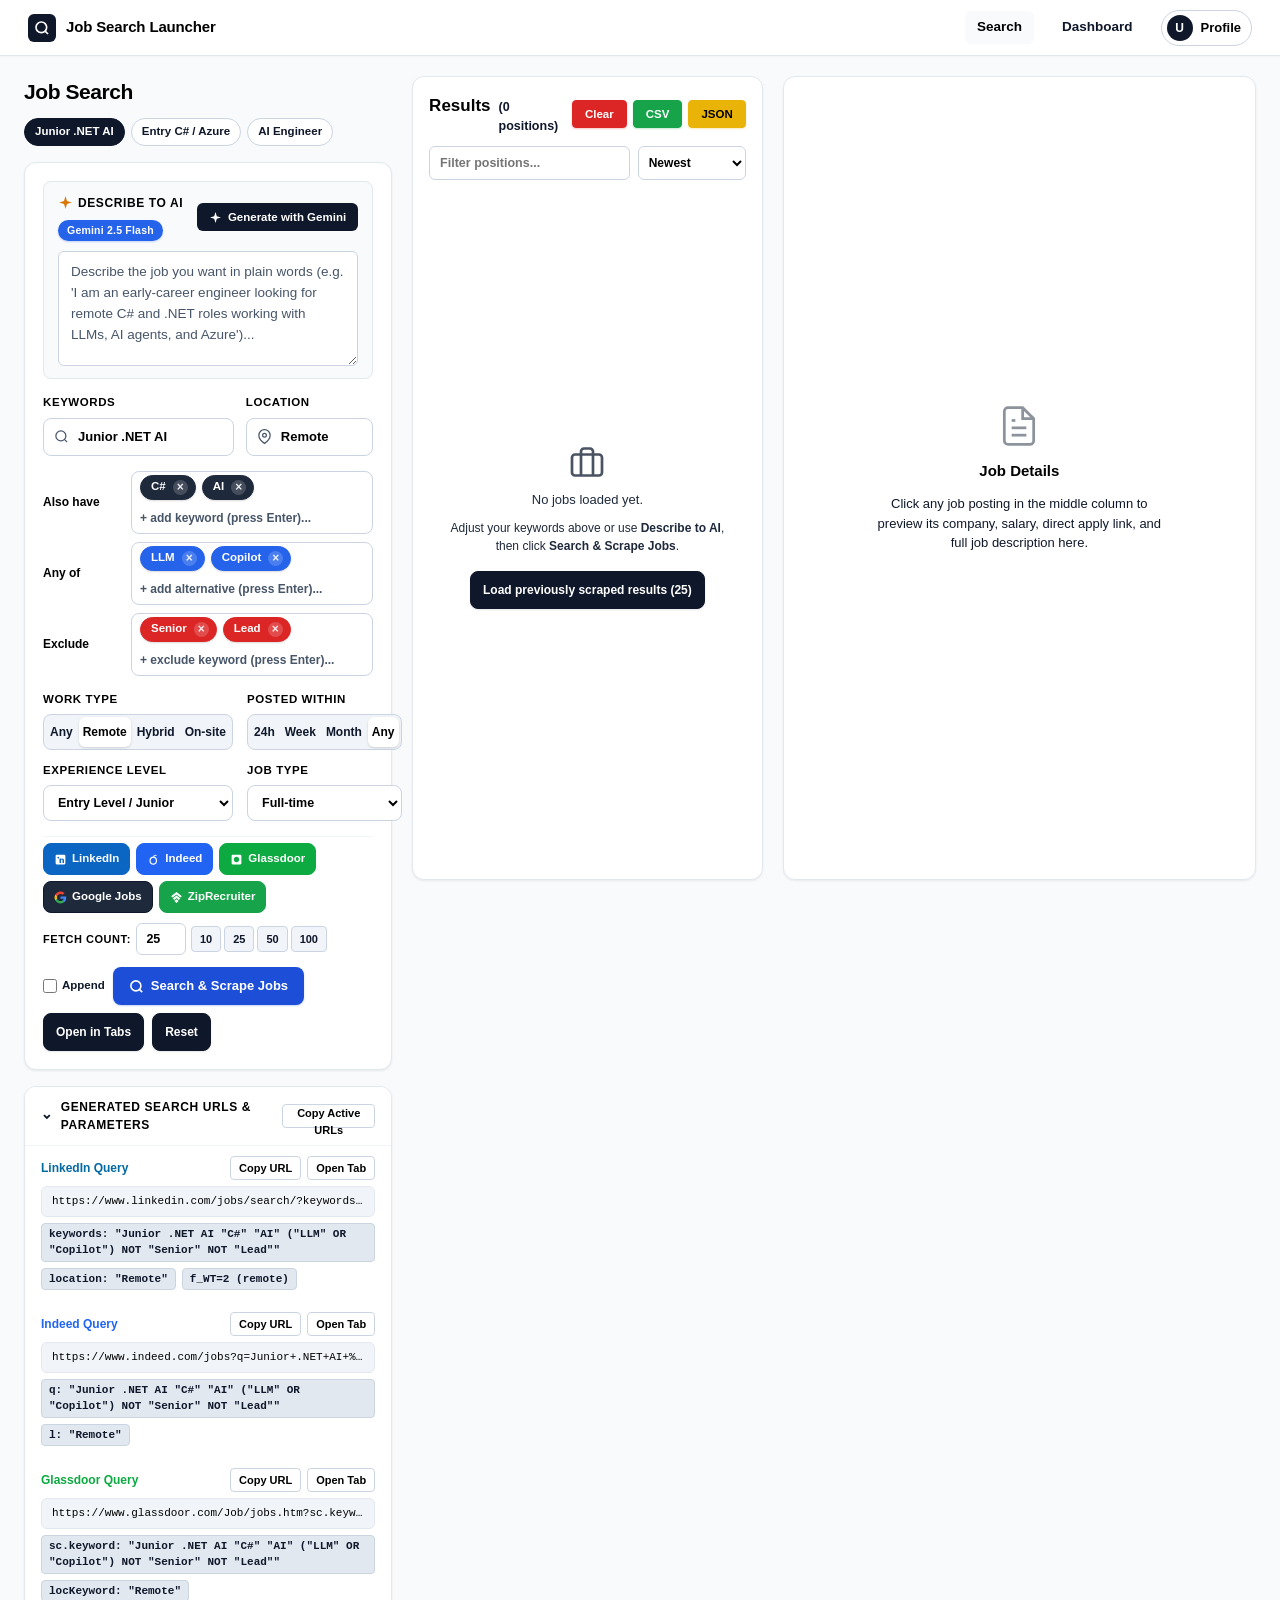
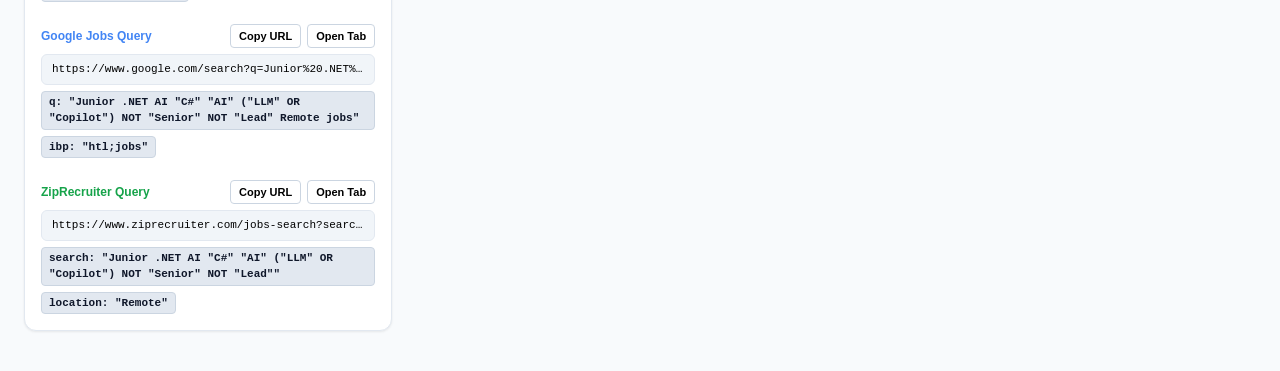
==== index.html @ d54a5dfd "Initial commit: Job Search Launcher with Gemini AI & multi-platform Apify scrapers" ====
<!DOCTYPE html>
<html lang="en">
<head>
  <meta charset="utf-8">
  <meta name="viewport" content="width=device-width, initial-scale=1.0">
  <title>Job Search Launcher</title>
    <link rel="icon" type="image/svg+xml" href="data:image/svg+xml,%3Csvg xmlns='http://www.w3.org/2000/svg' viewBox='0 0 24 24'%3E%3Crect width='24' height='24' rx='6' fill='%230f172a'/%3E%3Cpath d='M8 7V6a2 2 0 0 1 2-2h4a2 2 0 0 1 2 2v1h4a1 1 0 0 1 1 1v11a2 2 0 0 1-2 2H5a2 2 0 0 1-2-2V8a1 1 0 0 1 1-1h4zm2 0h4V6h-4v1zm-5 4v7h14v-7H5zm4 2h6v2H9v-2z' fill='%23ffffff'/%3E%3C/svg%3E">
  <link rel="stylesheet" href="style.css">
</head>
<body>

  <!-- Top Navigation Bar -->
  <header class="top-navbar">
    <a href="#" class="nav-brand">
      <div class="brand-icon">
        <svg width="16" height="16" viewBox="0 0 24 24" fill="none" stroke="currentColor" stroke-width="2.5">
          <circle cx="11" cy="11" r="8"></circle>
          <line x1="21" y1="21" x2="16.65" y2="16.65"></line>
        </svg>
      </div>
      <span>Job Search Launcher</span>
    </a>

    <!-- Right Nav Menu (Dashboard & Profile placeholders) -->
    <nav class="nav-right-menu">
      <a href="#" class="nav-item active">Search</a>
      <a href="#" class="nav-item" onclick="return false;">Dashboard</a>
      <a href="#" class="profile-chip" onclick="return false;">
        <div class="avatar-circle">U</div>
        <span>Profile</span>
      </a>
    </nav>
  </header>

  <!-- Master Split Screen Layout -->
  <div class="app-3col-layout">
    <!-- Left Column: Search & Results List -->
    <div class="col-search">
      <div class="page-header">
        <h1 class="page-title">Job Search</h1>
        <!-- Quick Preset Pills -->
        <div class="preset-pills">
          <button type="button" class="preset-pill active" onclick="loadSearchPreset('junior-dotnet-ai', this)">Junior .NET AI</button>
          <button type="button" class="preset-pill" onclick="loadSearchPreset('entry-csharp', this)">Entry C# / Azure</button>
          <button type="button" class="preset-pill" onclick="loadSearchPreset('ai-engineer-remote', this)">AI Engineer</button>
        </div>
      </div>

      <!-- Main Search Form Card -->
      <section class="form-card">
        <!-- Describe to AI (Powered by Gemini) -->
        <div class="describe-ai-section">
          <div class="describe-ai-header">
            <div class="describe-ai-title-wrap">
              <div class="describe-ai-title">
                <svg class="ai-sparkle-icon" width="15" height="15" viewBox="0 0 24 24" fill="currentColor">
                  <path d="M12 2L14.4 9.6L22 12L14.4 14.4L12 22L9.6 14.4L2 12L9.6 9.6L12 2Z"></path>
                </svg>
                <span>Describe to AI</span>
              </div>
              <span class="ai-badge">Gemini 2.5 Flash</span>
            </div>

            <button type="button" class="btn-generate-ai" id="btn-generate-ai">
              <svg width="13" height="13" viewBox="0 0 24 24" fill="currentColor">
                <path d="M12 2L14.4 9.6L22 12L14.4 14.4L12 22L9.6 14.4L2 12L9.6 9.6L12 2Z"></path>
              </svg>
              <span id="ai-btn-text">Generate with Gemini</span>
            </button>
          </div>

          <textarea id="ai-prompt-input" class="ai-textarea" rows="4" placeholder="Describe the job you want in plain words (e.g. 'I am an early-career engineer looking for remote C# and .NET roles working with LLMs, AI agents, and Azure')..."></textarea>
          <div class="ai-status-msg" id="ai-status-msg"></div>
        </div>

        <!-- Keywords & Location Inputs -->
        <div class="primary-inputs">
          <div class="input-field-group">
            <label class="field-label" for="kw">Keywords</label>
            <div class="input-wrapper">
              <svg class="input-icon" viewBox="0 0 24 24" fill="none" stroke="currentColor" stroke-width="2">
                <circle cx="11" cy="11" r="8"></circle>
                <line x1="21" y1="21" x2="16.65" y2="16.65"></line>
              </svg>
              <input id="kw" class="text-input" type="text" value="Junior .NET AI" placeholder="e.g. Junior .NET AI Engineer">
            </div>
          </div>

          <div class="input-field-group">
            <label class="field-label" for="loc">Location</label>
            <div class="input-wrapper">
              <svg class="input-icon" viewBox="0 0 24 24" fill="none" stroke="currentColor" stroke-width="2">
                <path d="M21 10c0 7-9 13-9 13s-9-6-9-13a9 9 0 0 1 18 0z"></path>
                <circle cx="12" cy="10" r="3"></circle>
              </svg>
              <input id="loc" class="text-input" type="text" value="Remote" placeholder="e.g. Remote, United States">
            </div>
          </div>
        </div>

        <!-- Inline Tag Groups (Must Have, Any Of, Exclude) -->
        <div class="tag-groups">
          <div class="tag-row">
            <span class="tag-badge-label">Also have</span>
            <div class="chips-container" id="chips-must" onclick="focusTagInput(this)">
              <span class="chip must">C# <button type="button" class="chip-remove" onclick="removeTag(this)">×</button></span>
              <span class="chip must">AI <button type="button" class="chip-remove" onclick="removeTag(this)">×</button></span>
              <input type="text" class="inline-tag-input" placeholder="+ add keyword (press Enter)..." onkeydown="handleTagKey(event, 'must')">
            </div>
          </div>

          <div class="tag-row">
            <span class="tag-badge-label">Any of</span>
            <div class="chips-container" id="chips-any" onclick="focusTagInput(this)">
              <span class="chip any">LLM <button type="button" class="chip-remove" onclick="removeTag(this)">×</button></span>
              <span class="chip any">Copilot <button type="button" class="chip-remove" onclick="removeTag(this)">×</button></span>
              <input type="text" class="inline-tag-input" placeholder="+ add alternative (press Enter)..." onkeydown="handleTagKey(event, 'any')">
            </div>
          </div>

          <div class="tag-row">
            <span class="tag-badge-label">Exclude</span>
            <div class="chips-container" id="chips-exclude" onclick="focusTagInput(this)">
              <span class="chip exclude">Senior <button type="button" class="chip-remove" onclick="removeTag(this)">×</button></span>
              <span class="chip exclude">Lead <button type="button" class="chip-remove" onclick="removeTag(this)">×</button></span>
              <input type="text" class="inline-tag-input" placeholder="+ exclude keyword (press Enter)..." onkeydown="handleTagKey(event, 'exclude')">
            </div>
          </div>
        </div>

        <!-- Generous 2x2 Filter Controls Grid -->
        <div class="filter-grid-2x2">
          <!-- Work Type -->
          <div class="input-field-group">
            <span class="field-label">Work Type</span>
            <div class="segmented-control" id="group-worktype">
              <button type="button" class="segment-btn" data-val="any">Any</button>
              <button type="button" class="segment-btn active" data-val="remote">Remote</button>
              <button type="button" class="segment-btn" data-val="hybrid">Hybrid</button>
              <button type="button" class="segment-btn" data-val="onsite">On-site</button>
            </div>
          </div>

          <!-- Posted Within -->
          <div class="input-field-group">
            <span class="field-label">Posted Within</span>
            <div class="segmented-control" id="group-posted">
              <button type="button" class="segment-btn" data-val="24h">24h</button>
              <button type="button" class="segment-btn" data-val="week">Week</button>
              <button type="button" class="segment-btn" data-val="month">Month</button>
              <button type="button" class="segment-btn active" data-val="any">Any</button>
            </div>
          </div>

          <!-- Experience Level -->
          <div class="input-field-group">
            <label class="field-label" for="exp">Experience Level</label>
            <select id="exp" class="select-control">
              <option value="entry" selected>Entry Level / Junior</option>
              <option value="associate">Associate</option>
              <option value="mid-senior">Mid-Senior</option>
              <option value="director">Director</option>
              <option value="any">Any</option>
            </select>
          </div>

          <!-- Job Type -->
          <div class="input-field-group">
            <label class="field-label" for="jt">Job Type</label>
            <select id="jt" class="select-control">
              <option value="any">Any</option>
              <option value="full-time" selected>Full-time</option>
              <option value="part-time">Part-time</option>
              <option value="contract">Contract</option>
              <option value="internship">Internship</option>
            </select>
          </div>
        </div>

        <!-- Actions Bar with Platforms + Fetch Count + Search Button -->
        <div class="search-actions-bar">
          <div class="action-controls-left">
            <div class="platform-group">
              <button type="button" class="platform-pill active" data-source="linkedin" title="Toggle LinkedIn">
                <svg width="13" height="13" viewBox="0 0 24 24" fill="currentColor">
                  <path d="M19 3a2 2 0 0 1 2 2v14a2 2 0 0 1-2 2H5a2 2 0 0 1-2-2V5a2 2 0 0 1 2-2h14m-.5 15.5v-5.3a3.26 3.26 0 0 0-3.26-3.26c-.85 0-1.84.52-2.28 1.3v-1.11h-2.79v8.37h2.79v-4.93c0-.77.62-1.4 1.39-1.4a1.4 1.4 0 0 1 1.4 1.4v4.93h2.75M6.46 10.9h2.79v8.37H6.46v-8.37M7.86 6.81a1.62 1.62 0 1 0 0 3.24 1.62 1.62 0 0 0 0-3.24z"/>
                </svg>
                <span>LinkedIn</span>
              </button>
              <button type="button" class="platform-pill active" data-source="indeed" title="Toggle Indeed">
                <svg width="13" height="13" viewBox="0 0 24 24" fill="currentColor">
                  <path d="M11.566 21.5c-3.79 0-7.066-2.92-7.066-7.39 0-4.63 3.63-7.51 7.15-7.51 3.51 0 6.98 2.88 6.98 7.51 0 4.47-3.27 7.39-7.064 7.39zm.08-12.75c-2.47 0-4.92 1.95-4.92 5.36 0 3.32 2.37 5.25 4.92 5.25 2.56 0 4.84-1.93 4.84-5.25 0-3.41-2.36-5.36-4.84-5.36zM13.67 4.2c.45-.63 1.1-.96 1.87-.96 1.19 0 2.15.8 2.15 2.13v.13h-2.07v-.13c0-.35-.22-.61-.59-.61-.26 0-.49.13-.67.39l-.69 1.05-1.74 2.65h-2.27l2.84-4.27.17-.38z"/>
                </svg>
                <span>Indeed</span>
              </button>
              <button type="button" class="platform-pill active" data-source="glassdoor" title="Toggle Glassdoor">
                <svg width="13" height="13" viewBox="0 0 24 24" fill="currentColor">
                  <path d="M19 3H5c-1.1 0-2 .9-2 2v14c0 1.1.9 2 2 2h14c1.1 0 2-.9 2-2V5c0-1.1-.9-2-2-2zm-7 14c-2.76 0-5-2.24-5-5s2.24-5 5-5 5 2.24 5 5-2.24 5-5 5z"/>
                </svg>
                <span>Glassdoor</span>
              </button>
              <button type="button" class="platform-pill active" data-source="google" title="Toggle Google Jobs">
                <svg width="13" height="13" viewBox="0 0 24 24">
                  <path d="M22.56 12.25c0-.78-.07-1.53-.2-2.25H12v4.26h5.92c-.26 1.37-1.04 2.53-2.21 3.31v2.77h3.57c2.08-1.92 3.28-4.74 3.28-8.09z" fill="#4285F4"/>
                  <path d="M12 23c2.97 0 5.46-.98 7.28-2.66l-3.57-2.77c-.98.66-2.23 1.06-3.71 1.06-2.86 0-5.29-1.93-6.16-4.53H2.18v2.84C3.99 20.53 7.7 23 12 23z" fill="#34A853"/>
                  <path d="M5.84 14.09c-.22-.66-.35-1.36-.35-2.09s.13-1.43.35-2.09V7.06H2.18C1.43 8.55 1 10.22 1 12s.43 3.45 1.18 4.94l2.85-2.22.81-.63z" fill="#FBBC05"/>
                  <path d="M12 5.38c1.62 0 3.06.56 4.21 1.64l3.15-3.15C17.45 2.09 14.97 1 12 1 7.7 1 3.99 3.47 2.18 7.06l3.66 2.84c.87-2.6 3.3-4.52 6.16-4.52z" fill="#EA4335"/>
                </svg>
                <span>Google Jobs</span>
              </button>
              <button type="button" class="platform-pill active" data-source="ziprecruiter" title="Toggle ZipRecruiter">
                <svg width="13" height="13" viewBox="0 0 24 24" fill="currentColor">
                  <path d="M12 2L2 9.5 5 12l7-5.5L19 12l3-2.5L12 2zm0 6.5L5 14l3 2.5 4-3.5 4 3.5 3-2.5-7-5.5zm0 6.5L8 18.5 12 22l4-3.5-4-3.5z"/>
                </svg>
                <span>ZipRecruiter</span>
              </button>
            </div>

            <!-- Number of Results Parameter -->
            <div class="results-limit-group">
              <label class="field-label" for="fetch-count">Fetch Count:</label>
              <input type="number" id="fetch-count" class="fetch-count-input" value="25" min="1" max="200">
              <div style="display:flex; gap:3px;">
                <button type="button" class="count-preset-btn" onclick="setFetchCount(10)">10</button>
                <button type="button" class="count-preset-btn" onclick="setFetchCount(25)">25</button>
                <button type="button" class="count-preset-btn" onclick="setFetchCount(50)">50</button>
                <button type="button" class="count-preset-btn" onclick="setFetchCount(100)">100</button>
              </div>
            </div>
          </div>

          <div class="action-buttons-right">
            <label class="append-mode-label" title="Unchecked = Fresh search replaces previous results; Checked = Append">
              <input type="checkbox" id="chk-append-results">
              <span>Append</span>
            </label>
            <!-- Primary Search Button -->
            <button type="button" class="btn-search-primary" id="btn-run-search">
              <svg id="search-btn-icon" width="15" height="15" viewBox="0 0 24 24" fill="none" stroke="currentColor" stroke-width="2.5">
                <circle cx="11" cy="11" r="8"></circle>
                <line x1="21" y1="21" x2="16.65" y2="16.65"></line>
              </svg>
              <span id="search-btn-text">Search &amp; Scrape Jobs</span>
            </button>

            <!-- Secondary Actions -->
            <button type="button" class="btn-ghost" id="btn-open-searches" title="Open search query in LinkedIn and Indeed tabs">Open in Tabs</button>
            <button type="button" class="btn-ghost" id="btn-reset-form">Reset</button>
          </div>
        </div>

        <!-- Notification Banner -->
        <div class="notification-banner" id="notification-banner">
          <div class="spinner" id="notification-spinner"></div>
          <span id="notification-text">Scraping jobs via Apify...</span>
        </div>
      </section>

      <!-- Collapsible Section: Generated Search URLs & Parameters -->
      <section class="urls-card" id="urls-card">
        <div class="urls-header" onclick="toggleUrlsSection()">
          <div class="urls-header-left">
            <svg class="urls-chevron" id="urls-chevron" viewBox="0 0 16 16" fill="none" stroke="currentColor" stroke-width="2.5">
              <path d="M4 6l4 4 4-4"></path>
            </svg>
            <div class="urls-title">Generated Search URLs &amp; Parameters</div>
          </div>
          <button type="button" class="btn-url-small" id="btn-copy-all-urls" onclick="event.stopPropagation()">Copy Active URLs</button>
        </div>

        <div class="urls-list-block" id="urls-list-block">
          <!-- LinkedIn URL Block -->
          <div class="platform-url-item" id="block-url-linkedin">
            <div class="platform-url-top">
              <span class="platform-label" style="color: #0369a1;">LinkedIn Query</span>
              <div class="platform-url-actions">
                <button type="button" class="btn-url-small" onclick="copyUrl('url-linkedin', this)">Copy URL</button>
                <button type="button" class="btn-url-small" onclick="openSingleUrl('url-linkedin')">Open Tab</button>
              </div>
            </div>
            <div class="url-string-box" id="url-linkedin">...</div>
            <div class="param-pills-row" id="params-linkedin">
              <!-- Parameters rendered by JS -->
            </div>
          </div>

          <!-- Indeed URL Block -->
          <div class="platform-url-item" id="block-url-indeed">
            <div class="platform-url-top">
              <span class="platform-label" style="color: #2164f3;">Indeed Query</span>
              <div class="platform-url-actions">
                <button type="button" class="btn-url-small" onclick="copyUrl('url-indeed', this)">Copy URL</button>
                <button type="button" class="btn-url-small" onclick="openSingleUrl('url-indeed')">Open Tab</button>
              </div>
            </div>
            <div class="url-string-box" id="url-indeed">...</div>
            <div class="param-pills-row" id="params-indeed"></div>
          </div>

          <!-- Glassdoor URL Block -->
          <div class="platform-url-item" id="block-url-glassdoor">
            <div class="platform-url-top">
              <span class="platform-label" style="color: #0caa41;">Glassdoor Query</span>
              <div class="platform-url-actions">
                <button type="button" class="btn-url-small" onclick="copyUrl('url-glassdoor', this)">Copy URL</button>
                <button type="button" class="btn-url-small" onclick="openSingleUrl('url-glassdoor')">Open Tab</button>
              </div>
            </div>
            <div class="url-string-box" id="url-glassdoor">...</div>
            <div class="param-pills-row" id="params-glassdoor"></div>
          </div>

          <!-- Google Jobs URL Block -->
          <div class="platform-url-item" id="block-url-google">
            <div class="platform-url-top">
              <span class="platform-label" style="color: #4285f4;">Google Jobs Query</span>
              <div class="platform-url-actions">
                <button type="button" class="btn-url-small" onclick="copyUrl('url-google', this)">Copy URL</button>
                <button type="button" class="btn-url-small" onclick="openSingleUrl('url-google')">Open Tab</button>
              </div>
            </div>
            <div class="url-string-box" id="url-google">...</div>
            <div class="param-pills-row" id="params-google"></div>
          </div>

          <!-- ZipRecruiter URL Block -->
          <div class="platform-url-item" id="block-url-ziprecruiter">
            <div class="platform-url-top">
              <span class="platform-label" style="color: #16a34a;">ZipRecruiter Query</span>
              <div class="platform-url-actions">
                <button type="button" class="btn-url-small" onclick="copyUrl('url-ziprecruiter', this)">Copy URL</button>
                <button type="button" class="btn-url-small" onclick="openSingleUrl('url-ziprecruiter')">Open Tab</button>
              </div>
            </div>
            <div class="url-string-box" id="url-ziprecruiter">...</div>
            <div class="param-pills-row" id="params-ziprecruiter"></div>
          </div>
        </div>
      </section>
    </div>

    <!-- Column 2 (Middle): Search Results List -->
    <div class="col-results">
      <section class="results-card">
        <div class="results-header-bar">
          <div class="results-title-group">
            <h2 class="results-title">Results</h2>
            <span class="results-count" id="results-count">(0 positions)</span>
          </div>

          <div class="results-actions-top">
            <button type="button" class="btn-clear-results" id="btn-clear-results" title="Clear all loaded results">Clear</button>
            <button type="button" class="btn-export btn-csv" id="btn-export-csv">CSV</button>
            <button type="button" class="btn-export btn-json" id="btn-export-json">JSON</button>
          </div>
        </div>

        <div class="results-filter-bar">
          <input id="rf" class="search-filter-input" type="text" placeholder="Filter positions...">
          <select id="rs" class="sort-select">
            <option value="newest">Newest</option>
            <option value="company">Company</option>
            <option value="source">Source</option>
          </select>
        </div>

        <!-- Clickable Job List (Clean Master List) -->
        <div class="job-list" id="job-list">
          <div class="empty-list-state">
            <svg class="empty-icon" viewBox="0 0 24 24" fill="none" stroke-width="1.8">
              <rect x="2" y="7" width="20" height="14" rx="2" ry="2"></rect>
              <path d="M16 21V5a2 2 0 0 0-2-2h-4a2 2 0 0 0-2 2v16"></path>
            </svg>
            <p style="font-size: 13.5px; font-weight: 700; color: #000000;">No jobs loaded yet.</p>
            <p style="font-size: 12px; max-width: 260px; color: #334155; line-height: 1.5;">Adjust keywords or describe to AI, then click <strong>Search &amp; Scrape Jobs</strong>.</p>
            <button type="button" class="btn-ghost" style="margin-top: 6px; font-size: 12px;" onclick="loadStoredResults()">Load previously scraped results (25)</button>
          </div>
        </div>
      </section>
    </div>

    <!-- Column 3 (Right): Sticky Job Detail Pane -->
    <div class="col-detail">
      <div class="detail-pane" id="detail-pane">
        <!-- Empty State Before Selection -->
        <div class="detail-pane-empty" id="detail-empty-state">
          <svg style="width: 44px; height: 44px; stroke: var(--text-tertiary); opacity: 0.5;" viewBox="0 0 24 24" fill="none" stroke="currentColor" stroke-width="1.5">
            <path d="M14 2H6a2 2 0 0 0-2 2v16a2 2 0 0 0 2 2h12a2 2 0 0 0 2-2V8z"></path>
            <polyline points="14 2 14 8 20 8"></polyline>
            <line x1="16" y1="13" x2="8" y2="13"></line>
            <line x1="16" y1="17" x2="8" y2="17"></line>
            <polyline points="10 9 9 9 8 9"></polyline>
          </svg>
          <div style="font-size: 15px; font-weight: 600; color: var(--text-primary);">Job Details</div>
          <p style="font-size: 13px; line-height: 1.5;">Click any job posting in the middle column to preview its company, salary, direct apply link, and full job description here.</p>
        </div>

        <!-- Active Selected Job Details -->
        <div class="detail-pane-content" id="detail-content" style="display: none;">
          <div class="detail-header">
            <div class="detail-header-top">
              <div>
                <h2 class="detail-title" id="detail-job-title">Job Title</h2>
                <div class="detail-company-line">
                  <span id="detail-company" style="font-weight: 600; color: var(--text-primary);">Company</span>
                  <span>·</span>
                  <span id="detail-location">Location</span>
                </div>
              </div>
              <span class="badge-source" id="detail-source-badge">LinkedIn</span>
            </div>

            <!-- Key Info Bar (Salary, Workplace, Date) -->
            <div class="detail-stats-bar">
              <div class="stat-item" id="stat-salary-wrap">
                <strong>Salary:</strong> <span class="job-salary-tag" id="detail-salary">$100k - $120k</span>
              </div>
              <div class="stat-item">
                <strong>Type:</strong> <span id="detail-worktype">Remote</span>
              </div>
              <div class="stat-item">
                <strong>Posted:</strong> <span id="detail-date" style="color: var(--text-secondary);">Recent</span>
              </div>
            </div>

            <!-- Actions Bar -->
            <div class="detail-actions-bar">
              <a href="#" target="_blank" rel="noopener" class="btn-apply-primary" id="detail-apply-btn">
                <span>View / Apply Posting</span>
                <svg width="14" height="14" viewBox="0 0 24 24" fill="none" stroke="currentColor" stroke-width="2.5">
                  <path d="M18 13v6a2 2 0 0 1-2 2H5a2 2 0 0 1-2-2V8a2 2 0 0 1 2-2h6"></path>
                  <polyline points="15 3 21 3 21 9"></polyline>
                  <line x1="10" y1="14" x2="21" y2="3"></line>
                </svg>
              </a>
              <button type="button" class="btn-detail-action" id="detail-copy-btn">Copy Link</button>
            </div>
          </div>

          <!-- Description Body -->
          <div class="detail-body">
            <div>
              <div class="detail-section-title">Full Job Description &amp; Responsibilities</div>
              <div class="detail-desc-text" id="detail-description">
                Description text...
              </div>
            </div>
          </div>
        </div>
      </div>
    </div>
  </div>

  <script src="config.js"></script>
  <script src="results/jobs_data.js"></script>
  <script src="app.js"></script>
</body>
</html>
---- style.css ----
:root {
  /* Color Palette - High Contrast Dark & Clean */
  --bg-page: #f8fafc;
  --bg-card: #ffffff;
  --bg-subtle: #f8fafc;
  --bg-muted: #f1f5f9;
  
  /* Deep, Dark, High-Contrast Typography */
  --text-primary: #000000;
  --text-secondary: #0f172a; /* Deepest dark slate, 100% sharp */
  --text-tertiary: #1e293b;  /* Dark slate */
  --text-muted: #475569;     /* Readable slate for subtext/placeholders */
  
  /* Subtle, Light, Clean Modern Borders (NOT heavy/dark) */
  --border-light: #f1f5f9;
  --border-card: #e2e8f0;    /* Soft clean card border */
  --border-input: #cbd5e1;   /* Clean input border */
  --border-hover: #94a3b8;   /* Subtle on hover */
  --border-focus: #0f172a;   /* Clean focus */
  
  /* Primary & Accents */
  --primary: #0f172a;
  --primary-hover: #1e293b;
  --primary-fg: #ffffff;
  
  --accent: #1d4ed8;
  --accent-hover: #1e40af;
  --accent-light: #eff6ff;

  --search-btn-bg: #1d4ed8;
  --search-btn-hover: #1e40af;
  --search-btn-fg: #ffffff;

  /* AI Section Accents */
  --ai-border: #e2e8f0;
  --ai-bg: #f8fafc;
  --ai-accent: #1d4ed8;
  
  /* Segmented Controls (macOS / Linear style) */
  --segment-bg: #f1f5f9;
  --segment-border: #cbd5e1;
  --segment-active-bg: #ffffff;
  --segment-active-text: #000000;
  --segment-active-shadow: 0 1px 3px rgba(0, 0, 0, 0.1), 0 1px 2px rgba(0, 0, 0, 0.06);

  /* Tag Badges - Solid High-Contrast Colors (No pastel/vibe-coded tints) */
  --tag-must-bg: #1e293b;
  --tag-must-border: #1e293b;
  --tag-must-text: #ffffff;

  --tag-any-bg: #2563eb;
  --tag-any-border: #2563eb;
  --tag-any-text: #ffffff;

  --tag-exclude-bg: #dc2626;
  --tag-exclude-border: #dc2626;
  --tag-exclude-text: #ffffff;

  /* Typography & Geometry */
  --font-sans: -apple-system, BlinkMacSystemFont, "Segoe UI", Roboto, "Helvetica Neue", Arial, sans-serif;
  --font-mono: ui-monospace, SFMono-Regular, Menlo, Monaco, Consolas, monospace;
  
  --radius-xs: 4px;
  --radius-sm: 6px;
  --radius-md: 8px;
  --radius-lg: 12px;
  --radius-full: 9999px;
  
  --shadow-card: 0 1px 3px rgba(0, 0, 0, 0.05), 0 1px 2px rgba(0, 0, 0, 0.03);
  --shadow-btn: 0 1px 2px rgba(29, 78, 216, 0.25);
  
  --transition: 0.15s ease;
}

* {
  box-sizing: border-box;
  margin: 0;
  padding: 0;
  scrollbar-width: none !important;      /* Firefox */
  -ms-overflow-style: none !important;  /* IE and Edge */
}

/* Hide scrollbar completely everywhere while keeping full smooth scrolling */
*::-webkit-scrollbar,
html::-webkit-scrollbar,
body::-webkit-scrollbar {
  display: none !important;
  width: 0 !important;
  height: 0 !important;
  background: transparent !important;
}

*::-webkit-scrollbar-thumb,
*::-webkit-scrollbar-track {
  display: none !important;
  background: transparent !important;
}

body {
  background: var(--bg-page);
  color: var(--text-primary);
  font-family: var(--font-sans);
  font-size: 14px;
  line-height: 1.5;
  -webkit-font-smoothing: antialiased;
}

button, input, select, textarea {
  font: inherit;
  color: inherit;
}

/* Universal clean focus for inputs and textareas (no native browser outline clash) */
input, textarea, select {
  outline: none;
}

input:focus, input:focus-visible,
textarea:focus, textarea:focus-visible,
select:focus, select:focus-visible {
  outline: none !important;
}

button {
  cursor: pointer;
  transition: background var(--transition), border-color var(--transition), color var(--transition), box-shadow var(--transition);
}

button:focus-visible, a:focus-visible {
  outline: 2px solid var(--accent);
  outline-offset: 2px;
}

/* Kill broken outline on inline tag inputs */
.inline-tag-input,
.inline-tag-input:focus,
.inline-tag-input:focus-visible {
  outline: none !important;
  box-shadow: none !important;
  border: none !important;
}

/* Top Navigation Bar */
.top-navbar {
  height: 56px;
  background: var(--bg-card);
  border-bottom: 1px solid var(--border-card);
  display: flex;
  align-items: center;
  justify-content: space-between;
  padding: 0 28px;
  position: sticky;
  top: 0;
  z-index: 100;
  box-shadow: 0 1px 2px rgba(0, 0, 0, 0.03);
}

.nav-brand {
  display: flex;
  align-items: center;
  gap: 10px;
  text-decoration: none;
  color: var(--text-primary);
  font-weight: 700;
  font-size: 15px;
  letter-spacing: -0.01em;
}

.brand-icon {
  width: 28px;
  height: 28px;
  border-radius: var(--radius-sm);
  background: var(--primary);
  color: #ffffff;
  display: flex;
  align-items: center;
  justify-content: center;
}

.nav-right-menu {
  display: flex;
  align-items: center;
  gap: 16px;
}

.nav-item {
  font-size: 13.5px;
  font-weight: 600;
  color: var(--text-secondary);
  text-decoration: none;
  padding: 6px 12px;
  border-radius: var(--radius-sm);
  transition: all var(--transition);
}

.nav-item:hover {
  color: var(--text-primary);
  background: var(--bg-subtle);
}

.nav-item.active {
  color: var(--text-primary);
  font-weight: 700;
  background: var(--bg-subtle);
}

.profile-chip {
  display: flex;
  align-items: center;
  gap: 8px;
  padding: 4px 10px 4px 5px;
  border: 1px solid var(--border-input);
  border-radius: var(--radius-full);
  text-decoration: none;
  color: var(--text-primary);
  font-size: 13px;
  font-weight: 700;
  background: var(--bg-card);
  transition: all var(--transition);
  cursor: pointer;
}

.profile-chip:hover {
  border-color: var(--border-focus);
}

.avatar-circle {
  width: 26px;
  height: 26px;
  border-radius: var(--radius-full);
  background: var(--primary);
  color: #ffffff;
  display: flex;
  align-items: center;
  justify-content: center;
  font-size: 12px;
  font-weight: 700;
}

/* ========================================================
   MASTER 3-COLUMN LAYOUT: Search | Results | Details
   ======================================================== */
.app-3col-layout {
  width: 100%;
  max-width: 1840px;
  margin: 0 auto;
  padding: 20px 24px 40px;
  display: grid;
  grid-template-columns: minmax(360px, 1.05fr) minmax(340px, 1fr) minmax(420px, 1.35fr);
  gap: 20px;
  align-items: start;
  box-sizing: border-box;
}

/* COLUMN 1: Search Form & Query Controls */
.col-search {
  display: flex;
  flex-direction: column;
  gap: 16px;
  min-width: 0;
}

/* Header & Presets */
.page-header {
  display: flex;
  align-items: center;
  justify-content: space-between;
  gap: 10px;
  flex-wrap: wrap;
}

.page-title {
  font-size: 21px;
  font-weight: 800;
  letter-spacing: -0.02em;
  color: var(--text-primary);
}

.preset-pills {
  display: flex;
  align-items: center;
  gap: 6px;
  flex-wrap: wrap;
}

.preset-pill {
  height: 28px;
  padding: 0 10px;
  border-radius: var(--radius-full);
  border: 1px solid var(--border-input);
  background: #ffffff;
  color: var(--text-secondary);
  font-size: 11.5px;
  font-weight: 600;
  transition: all var(--transition);
}

.preset-pill:hover {
  border-color: var(--border-focus);
  color: var(--text-primary);
}

.preset-pill.active {
  background: var(--primary);
  border-color: var(--primary);
  color: #ffffff;
  font-weight: 700;
}

/* Main Form Card */
.form-card {
  background: var(--bg-card);
  border: 1px solid var(--border-card);
  border-radius: var(--radius-lg);
  padding: 18px 18px;
  box-shadow: var(--shadow-card);
  display: flex;
  flex-direction: column;
  gap: 15px;
}

/* DESCRIBE TO AI SECTION - Generous Spacious Window */
.describe-ai-section {
  background: var(--ai-bg);
  border: 1px solid var(--ai-border);
  border-radius: var(--radius-md);
  padding: 12px 14px;
  display: flex;
  flex-direction: column;
  gap: 10px;
}

.describe-ai-header {
  display: flex;
  align-items: center;
  justify-content: space-between;
  gap: 10px;
}

.describe-ai-title-wrap {
  display: flex;
  align-items: center;
  gap: 8px;
  flex-wrap: wrap;
}

.describe-ai-title {
  display: flex;
  align-items: center;
  gap: 5px;
  font-size: 12px;
  font-weight: 800;
  text-transform: uppercase;
  letter-spacing: 0.05em;
  color: var(--text-primary);
}

.ai-sparkle-icon {
  color: #d97706;
}

.ai-badge {
  font-size: 10.5px;
  font-weight: 750;
  color: #ffffff;
  background: #2563eb;
  padding: 3px 9px;
  border-radius: var(--radius-full);
  letter-spacing: 0.02em;
  box-shadow: 0 1px 2px rgba(37, 99, 235, 0.25);
}

/* Compact Button in Header */
.btn-generate-ai {
  height: 28px;
  padding: 0 12px;
  border: 0;
  border-radius: var(--radius-sm);
  background: #0f172a;
  color: #ffffff;
  font-size: 11.5px;
  font-weight: 700;
  display: inline-flex;
  align-items: center;
  gap: 6px;
  flex: none;
  cursor: pointer;
  transition: background var(--transition), transform var(--transition);
}

.btn-generate-ai:hover {
  background: #1e293b;
}

.btn-generate-ai:disabled {
  opacity: 0.6;
  cursor: not-allowed;
}

/* Spacious Full-Window Textarea */
.ai-textarea {
  width: 100%;
  padding: 10px 12px;
  border: 1px solid var(--border-input);
  border-radius: var(--radius-sm);
  background: #ffffff;
  color: var(--text-primary);
  font-size: 13.5px;
  line-height: 1.55;
  resize: vertical;
  min-height: 115px;
  transition: border-color var(--transition), box-shadow var(--transition);
}

.ai-textarea:focus {
  border-color: var(--border-focus);
  box-shadow: 0 0 0 1.5px var(--border-focus);
  outline: none;
}

.ai-textarea::placeholder {
  color: var(--text-muted);
}

.ai-status-msg {
  display: none;
  font-size: 12px;
  font-weight: 600;
  color: var(--accent);
}

/* Primary Inputs (Keywords & Location) */
.primary-inputs {
  display: grid;
  grid-template-columns: 1.8fr 1.2fr;
  gap: 12px;
}

@media (max-width: 500px) {
  .primary-inputs {
    grid-template-columns: 1fr;
  }
}

.input-field-group {
  display: flex;
  flex-direction: column;
  gap: 6px;
}

.field-label {
  font-size: 11.5px;
  text-transform: uppercase;
  letter-spacing: 0.05em;
  font-weight: 800;
  color: var(--text-primary);
}

.input-wrapper {
  position: relative;
  display: flex;
  align-items: center;
}

.input-icon {
  position: absolute;
  left: 11px;
  width: 15px;
  height: 15px;
  color: var(--text-muted);
  pointer-events: none;
}

.text-input {
  width: 100%;
  height: 38px;
  padding: 0 12px 0 34px;
  border: 1px solid var(--border-input);
  border-radius: var(--radius-md);
  background: var(--bg-card);
  color: var(--text-primary);
  font-size: 13px;
  font-weight: 600;
  transition: border-color var(--transition), box-shadow var(--transition);
}

.text-input:hover {
  border-color: var(--border-hover);
}

.text-input:focus {
  outline: none;
  border-color: var(--border-focus);
  box-shadow: 0 0 0 1.5px var(--border-focus);
}

.text-input::placeholder {
  color: var(--text-muted);
}

/* Tag Groups - Fixed Clean Highlighters */
.tag-groups {
  display: flex;
  flex-direction: column;
  gap: 8px;
}

.tag-row {
  display: grid;
  grid-template-columns: 78px 1fr;
  align-items: center;
  gap: 10px;
}

.tag-badge-label {
  font-size: 12px;
  font-weight: 800;
  color: var(--text-primary);
}

/* Unified tag container */
.chips-container {
  display: flex;
  align-items: center;
  gap: 6px;
  flex-wrap: wrap;
  min-height: 36px;
  padding: 3px 8px;
  border: 1px solid var(--border-input);
  border-radius: var(--radius-md);
  background: #ffffff;
  transition: border-color var(--transition), box-shadow var(--transition);
  cursor: text;
}

.chips-container:focus-within {
  border-color: var(--border-focus) !important;
  box-shadow: 0 0 0 1.5px var(--border-focus) !important;
}

.chip {
  display: inline-flex;
  align-items: center;
  gap: 5px;
  height: 25px;
  padding: 0 7px 0 10px;
  border-radius: var(--radius-full);
  font-size: 11.5px;
  font-weight: 700;
  box-shadow: 0 1px 2px rgba(0, 0, 0, 0.15);
}

.chip.must {
  background: var(--tag-must-bg);
  border: 1px solid var(--tag-must-border);
  color: #ffffff;
}

.chip.any {
  background: var(--tag-any-bg);
  border: 1px solid var(--tag-any-border);
  color: #ffffff;
}

.chip.exclude {
  background: var(--tag-exclude-bg);
  border: 1px solid var(--tag-exclude-border);
  color: #ffffff;
}

.chip-remove {
  width: 15px;
  height: 15px;
  border: 0;
  background: rgba(255, 255, 255, 0.2);
  color: #ffffff;
  opacity: 0.9;
  font-size: 12px;
  line-height: 1;
  display: flex;
  align-items: center;
  justify-content: center;
  border-radius: var(--radius-full);
  cursor: pointer;
  margin-left: 2px;
  transition: all var(--transition);
}

.chip-remove:hover {
  opacity: 1;
  background: rgba(255, 255, 255, 0.4);
  color: #ffffff;
}

.inline-tag-input {
  border: 0 !important;
  background: transparent !important;
  outline: none !important;
  box-shadow: none !important;
  font-size: 12px;
  font-weight: 600;
  color: var(--text-primary);
  min-width: 120px;
  flex: 1;
  height: 24px;
}

.inline-tag-input::placeholder {
  color: var(--text-muted);
}

/* 2x2 Filter Controls Grid */
.filter-grid-2x2 {
  display: grid;
  grid-template-columns: 1fr 1fr;
  gap: 12px 14px;
}

@media (max-width: 520px) {
  .filter-grid-2x2 {
    grid-template-columns: 1fr;
  }
}

.segmented-control {
  display: flex;
  background: var(--segment-bg);
  border: 1px solid var(--segment-border);
  border-radius: var(--radius-md);
  padding: 2px;
  gap: 2px;
  height: 36px;
  width: 100%;
}

.segment-btn {
  flex: 1;
  height: 100%;
  border: 0;
  border-radius: var(--radius-sm);
  background: transparent;
  color: var(--text-secondary);
  font-size: 12px;
  font-weight: 600;
  white-space: nowrap;
  padding: 0 4px;
  transition: all var(--transition);
}

.segment-btn:hover {
  color: var(--text-primary);
}

.segment-btn.active {
  background: var(--segment-active-bg);
  color: var(--segment-active-text);
  font-weight: 800;
  box-shadow: var(--segment-active-shadow);
}

.select-control {
  height: 36px;
  padding: 0 10px;
  border: 1px solid var(--border-input);
  border-radius: var(--radius-md);
  background: #ffffff;
  color: var(--text-primary);
  font-size: 12.5px;
  font-weight: 600;
}

.select-control:focus {
  outline: none;
  border-color: var(--border-focus);
  box-shadow: 0 0 0 1.5px var(--border-focus);
}

/* Actions Bar with Platform Badges + Limit + Search Button */
.search-actions-bar {
  display: flex;
  align-items: center;
  justify-content: space-between;
  gap: 12px;
  flex-wrap: wrap;
  padding-top: 6px;
  border-top: 1px solid var(--border-light);
}

.action-controls-left {
  display: flex;
  align-items: center;
  gap: 10px;
  flex-wrap: wrap;
}

/* Platform Filter Pills with Official Logos (All 5 Platforms) */
.platform-group {
  display: flex;
  align-items: center;
  gap: 6px;
  flex-wrap: wrap;
}

.platform-pill {
  height: 32px;
  padding: 0 10px;
  border-radius: var(--radius-md);
  border: 1px solid var(--border-input);
  background: #ffffff;
  color: var(--text-secondary);
  font-size: 11.5px;
  font-weight: 700;
  display: inline-flex;
  align-items: center;
  gap: 5px;
  cursor: pointer;
  transition: all var(--transition);
  user-select: none;
}

.platform-pill svg {
  flex: none;
}

.platform-pill:hover {
  border-color: var(--border-focus);
  color: var(--text-primary);
}

.platform-pill.active[data-source="linkedin"] {
  background: #0a66c2;
  border-color: #0a66c2;
  color: #ffffff;
}

.platform-pill.active[data-source="indeed"] {
  background: #2164f3;
  border-color: #2164f3;
  color: #ffffff;
}

.platform-pill.active[data-source="glassdoor"] {
  background: #0caa41;
  border-color: #0caa41;
  color: #ffffff;
}

.platform-pill.active[data-source="google"] {
  background: #1e293b;
  border-color: #0f172a;
  color: #ffffff;
}

.platform-pill.active[data-source="ziprecruiter"] {
  background: #16a34a;
  border-color: #16a34a;
  color: #ffffff;
}

/* Fetch Count Input & Presets */
.results-limit-group {
  display: flex;
  align-items: center;
  gap: 5px;
}

.results-limit-group .field-label {
  margin: 0;
  white-space: nowrap;
  font-size: 11px;
}

.fetch-count-input {
  width: 50px;
  height: 32px;
  padding: 0 6px;
  border: 1px solid var(--border-input);
  border-radius: var(--radius-sm);
  font-size: 12.5px;
  font-weight: 700;
  text-align: center;
  color: var(--text-primary);
  background: #ffffff;
}

.fetch-count-input:focus {
  outline: none;
  border-color: var(--border-focus);
  box-shadow: 0 0 0 1.5px var(--border-focus);
}

.count-preset-btn {
  height: 26px;
  padding: 0 8px;
  border: 1px solid var(--border-input);
  border-radius: var(--radius-xs);
  background: #f1f5f9;
  font-size: 11px;
  font-weight: 700;
  color: #0f172a;
  cursor: pointer;
  transition: all var(--transition);
}

.count-preset-btn:hover {
  background: #0f172a;
  border-color: #0f172a;
  color: #ffffff;
}

.action-buttons-right {
  display: flex;
  align-items: center;
  gap: 8px;
  flex-wrap: wrap;
}

.append-mode-label {
  display: flex;
  align-items: center;
  gap: 5px;
  font-size: 11.5px;
  font-weight: 700;
  color: var(--text-secondary);
  cursor: pointer;
  user-select: none;
}

.append-mode-label input {
  width: 14px;
  height: 14px;
  cursor: pointer;
}

/* Primary Search Button */
.btn-search-primary {
  height: 38px;
  padding: 0 16px;
  border: 0;
  border-radius: var(--radius-md);
  background: var(--search-btn-bg);
  color: var(--search-btn-fg);
  font-size: 13px;
  font-weight: 700;
  display: inline-flex;
  align-items: center;
  gap: 7px;
  box-shadow: var(--shadow-btn);
  cursor: pointer;
  transition: all var(--transition);
}

.btn-search-primary:hover {
  background: var(--search-btn-hover);
}

.btn-search-primary:disabled {
  opacity: 0.6;
  cursor: not-allowed;
}

.btn-ghost {
  height: 38px;
  padding: 0 12px;
  border: 1px solid #0f172a;
  border-radius: var(--radius-md);
  background: #0f172a;
  color: #ffffff;
  font-size: 12px;
  font-weight: 700;
  cursor: pointer;
  box-shadow: 0 1px 2px rgba(0, 0, 0, 0.1);
  transition: all var(--transition);
}

.btn-ghost:hover {
  background: #1e293b;
  border-color: #1e293b;
  color: #ffffff;
}

/* Notification Banner */
.notification-banner {
  display: none;
  align-items: center;
  gap: 10px;
  padding: 9px 12px;
  border-radius: var(--radius-md);
  font-size: 12.5px;
  font-weight: 600;
}

.notification-banner.loading {
  display: flex;
  background: #1d4ed8;
  border: 1px solid #1d4ed8;
  color: #ffffff;
  box-shadow: 0 2px 8px rgba(29, 78, 216, 0.25);
}

.notification-banner.success {
  display: flex;
  background: #16a34a;
  border: 1px solid #16a34a;
  color: #ffffff;
  box-shadow: 0 2px 8px rgba(22, 163, 74, 0.25);
}

.notification-banner.error {
  display: flex;
  background: #dc2626;
  border: 1px solid #dc2626;
  color: #ffffff;
  box-shadow: 0 2px 8px rgba(220, 38, 38, 0.25);
}

.spinner {
  width: 14px;
  height: 14px;
  border: 2px solid currentColor;
  border-right-color: transparent;
  border-radius: 50%;
  animation: spin 0.75s linear infinite;
  flex: none;
}

@keyframes spin {
  to { transform: rotate(360deg); }
}

/* COLLAPSIBLE URLs CARD */
.urls-card {
  background: var(--bg-card);
  border: 1px solid var(--border-card);
  border-radius: var(--radius-lg);
  box-shadow: var(--shadow-card);
  overflow: hidden;
}

.urls-header {
  padding: 11px 16px;
  display: flex;
  align-items: center;
  justify-content: space-between;
  cursor: pointer;
  user-select: none;
  background: var(--bg-card);
  transition: background var(--transition);
}

.urls-header:hover {
  background: var(--bg-subtle);
}

.urls-header-left {
  display: flex;
  align-items: center;
  gap: 8px;
}

.urls-chevron {
  width: 15px;
  height: 15px;
  color: var(--text-secondary);
  transition: transform var(--transition);
}

.urls-card.collapsed .urls-chevron {
  transform: rotate(-90deg);
}

.urls-card.collapsed .urls-list-block {
  display: none;
}

.urls-title {
  font-size: 12px;
  text-transform: uppercase;
  letter-spacing: 0.05em;
  font-weight: 800;
  color: var(--text-primary);
}

.urls-list-block {
  padding: 0 16px 16px;
  display: flex;
  flex-direction: column;
  gap: 12px;
  border-top: 1px solid var(--border-light);
}

.platform-url-item {
  display: flex;
  flex-direction: column;
  gap: 6px;
}

.platform-url-top {
  display: flex;
  align-items: center;
  justify-content: space-between;
  padding-top: 10px;
}

.platform-label {
  font-size: 12px;
  font-weight: 800;
  display: flex;
  align-items: center;
  gap: 6px;
}

.platform-url-actions {
  display: flex;
  gap: 6px;
}

.btn-url-small {
  height: 24px;
  padding: 0 8px;
  border: 1px solid var(--border-input);
  border-radius: var(--radius-xs);
  background: #ffffff;
  color: var(--text-primary);
  font-size: 11px;
  font-weight: 700;
  cursor: pointer;
  transition: all var(--transition);
}

.btn-url-small:hover {
  border-color: var(--border-focus);
  background: #f8fafc;
}

.url-string-box {
  padding: 6px 10px;
  background: #f1f5f9;
  border: 1px solid var(--border-card);
  border-radius: var(--radius-sm);
  font-family: var(--font-mono);
  font-size: 11px;
  color: #000000;
  white-space: nowrap;
  overflow: hidden;
  text-overflow: ellipsis;
  user-select: all;
}

.param-pills-row {
  display: flex;
  flex-wrap: wrap;
  gap: 6px;
}

.param-badge {
  font-size: 11px;
  font-family: var(--font-mono);
  background: #e2e8f0;
  border: 1px solid #cbd5e1;
  color: #0f172a;
  padding: 2px 7px;
  border-radius: var(--radius-xs);
  font-weight: 600;
}

/* ========================================================
   COLUMN 2: Search Results List (Middle Column)
   ======================================================== */
.col-results {
  position: sticky;
  top: 76px;
  height: calc(100vh - 96px);
  display: flex;
  flex-direction: column;
  min-width: 0;
}

.results-card {
  background: var(--bg-card);
  border: 1px solid var(--border-card);
  border-radius: var(--radius-lg);
  padding: 16px 16px;
  box-shadow: var(--shadow-card);
  display: flex;
  flex-direction: column;
  gap: 10px;
  height: 100%;
  overflow: hidden;
}

.results-header-bar {
  display: flex;
  align-items: center;
  justify-content: space-between;
  gap: 10px;
}

.results-title-group {
  display: flex;
  align-items: baseline;
  gap: 8px;
}

.results-title {
  font-size: 17px;
  font-weight: 800;
  color: var(--text-primary);
}

.results-count {
  font-size: 12.5px;
  font-weight: 700;
  color: var(--text-secondary);
}

.results-actions-top {
  display: flex;
  align-items: center;
  gap: 6px;
}

/* Clear Results Button - Solid Red */
.btn-clear-results {
  height: 28px;
  padding: 0 12px;
  border: 1px solid #dc2626;
  border-radius: var(--radius-xs);
  background: #dc2626;
  font-size: 11.5px;
  font-weight: 700;
  color: #ffffff;
  cursor: pointer;
  box-shadow: 0 1px 2px rgba(220, 38, 38, 0.25);
  transition: all var(--transition);
}

.btn-clear-results:hover {
  background: #b91c1c;
  border-color: #b91c1c;
  color: #ffffff;
}

.btn-clear-results:active {
  background: #991b1b;
  border-color: #991b1b;
}

/* CSV Export Button - Solid Green */
#btn-export-csv, .btn-export.btn-csv {
  height: 28px;
  padding: 0 12px;
  border: 1px solid #16a34a;
  border-radius: var(--radius-xs);
  background: #16a34a;
  font-size: 11.5px;
  font-weight: 750;
  color: #ffffff;
  cursor: pointer;
  box-shadow: 0 1px 2px rgba(22, 163, 74, 0.25);
  transition: all var(--transition);
}

#btn-export-csv:hover, .btn-export.btn-csv:hover {
  background: #15803d;
  border-color: #15803d;
  color: #ffffff;
}

#btn-export-csv:active, .btn-export.btn-csv:active {
  background: #166534;
  border-color: #166534;
}

/* JSON Export Button - Solid Yellow */
#btn-export-json, .btn-export.btn-json {
  height: 28px;
  padding: 0 12px;
  border: 1px solid #eab308;
  border-radius: var(--radius-xs);
  background: #eab308;
  font-size: 11.5px;
  font-weight: 800;
  color: #000000;
  cursor: pointer;
  box-shadow: 0 1px 2px rgba(234, 179, 8, 0.25);
  transition: all var(--transition);
}

#btn-export-json:hover, .btn-export.btn-json:hover {
  background: #ca8a04;
  border-color: #ca8a04;
  color: #000000;
}

#btn-export-json:active, .btn-export.btn-json:active {
  background: #a16207;
  border-color: #a16207;
}

.results-filter-bar {
  display: flex;
  align-items: center;
  gap: 8px;
}

.search-filter-input {
  flex: 1;
  height: 34px;
  padding: 0 10px;
  border: 1px solid var(--border-input);
  border-radius: var(--radius-sm);
  font-size: 12.5px;
  font-weight: 600;
  color: var(--text-primary);
  background: #ffffff;
}

.search-filter-input:focus {
  outline: none;
  border-color: var(--border-focus);
  box-shadow: 0 0 0 1.5px var(--border-focus);
}

.sort-select {
  width: 108px;
  height: 34px;
  padding: 0 6px;
  border: 1px solid var(--border-input);
  border-radius: var(--radius-sm);
  font-size: 12px;
  font-weight: 600;
  color: var(--text-primary);
  background: #ffffff;
}

/* Master Job List - Seamless Scroll, No Scrollbars */
.job-list {
  flex: 1;
  overflow-y: auto;
  display: flex;
  flex-direction: column;
  gap: 8px;
  padding-right: 0;
  scrollbar-width: none !important;
  -ms-overflow-style: none !important;
}

.job-list::-webkit-scrollbar {
  display: none !important;
  width: 0 !important;
  height: 0 !important;
}

.job-item {
  padding: 12px 14px;
  border: 1px solid var(--border-card);
  border-radius: var(--radius-md);
  background: #ffffff;
  cursor: pointer;
  transition: all var(--transition);
  display: flex;
  flex-direction: column;
  gap: 4px;
}

.job-item:hover {
  border-color: var(--border-hover);
  background: var(--bg-subtle);
}

.job-item.selected {
  border-color: #0f172a;
  background: #f8fafc;
  box-shadow: inset 3px 0 0 #0f172a;
}

.job-item-top {
  display: flex;
  align-items: flex-start;
  justify-content: space-between;
  gap: 10px;
}

.job-item-title {
  font-size: 14.5px;
  font-weight: 750;
  color: #000000;
  line-height: 1.3;
}

/* Source Badges with Platform SVGs (All 5 platforms) - SOLID BRAND COLORS */
.badge-source {
  font-size: 11px;
  font-weight: 750;
  padding: 3px 8px;
  border-radius: var(--radius-full);
  display: inline-flex;
  align-items: center;
  gap: 5px;
  flex: none;
  color: #ffffff !important;
  box-shadow: 0 1px 2px rgba(0, 0, 0, 0.12);
}

.badge-source svg {
  width: 12px;
  height: 12px;
  flex: none;
  fill: currentColor;
}

.badge-source.linkedin {
  background: #0a66c2;
  border: 1px solid #0a66c2;
  color: #ffffff !important;
}

.badge-source.indeed {
  background: #2164f3;
  border: 1px solid #2164f3;
  color: #ffffff !important;
}

.badge-source.glassdoor {
  background: #0caa41;
  border: 1px solid #0caa41;
  color: #ffffff !important;
}

.badge-source.google {
  background: #0f172a;
  border: 1px solid #0f172a;
  color: #ffffff !important;
}

.badge-source.ziprecruiter {
  background: #16a34a;
  border: 1px solid #16a34a;
  color: #ffffff !important;
}

.job-item-company {
  font-size: 13px;
  font-weight: 650;
  color: #0f172a;
}

.job-item-meta {
  display: flex;
  align-items: center;
  gap: 8px;
  margin-top: 4px;
  flex-wrap: wrap;
}

.job-salary-tag {
  font-size: 11px;
  font-weight: 750;
  color: #ffffff;
  background: #059669;
  border: 1px solid #059669;
  padding: 2px 7px;
  border-radius: var(--radius-xs);
  box-shadow: 0 1px 2px rgba(5, 150, 105, 0.2);
}

.job-item-date {
  font-size: 12px;
  font-weight: 600;
  color: #334155;
  margin-left: auto;
}

/* External Link Quick Button on Job Item */
.job-item-ext-link {
  display: inline-flex;
  align-items: center;
  justify-content: center;
  width: 22px;
  height: 22px;
  border-radius: var(--radius-xs);
  color: var(--text-secondary);
  border: 1px solid transparent;
  transition: all var(--transition);
  text-decoration: none;
  flex: none;
}

.job-item-ext-link:hover {
  color: #0a66c2;
  border-color: var(--border-card);
  background: var(--bg-card);
}

/* Empty State */
.empty-list-state {
  padding: 48px 20px;
  text-align: center;
  color: var(--text-tertiary);
  display: flex;
  flex-direction: column;
  align-items: center;
  gap: 10px;
  margin: auto;
}

.empty-icon {
  width: 36px;
  height: 36px;
  stroke: var(--text-tertiary);
  opacity: 0.8;
}

/* ========================================================
   COLUMN 3: Sticky Job Detail Pane (Right Column)
   DEEPLY DARKENED TEXT FOR JOB DESCRIPTIONS AND DETAILS
   ======================================================== */
.col-detail {
  position: sticky;
  top: 76px;
  height: calc(100vh - 96px);
  display: flex;
  flex-direction: column;
  min-width: 0;
}

.detail-pane {
  background: var(--bg-card);
  border: 1px solid var(--border-card);
  border-radius: var(--radius-lg);
  box-shadow: var(--shadow-card);
  height: 100%;
  max-height: calc(100vh - 96px);
  display: flex;
  flex-direction: column;
  overflow: hidden;
}

.detail-pane-empty {
  padding: 60px 32px;
  text-align: center;
  color: #000000;
  margin: auto;
  display: flex;
  flex-direction: column;
  align-items: center;
  gap: 12px;
  max-width: 360px;
}

.detail-pane-empty div {
  color: #000000 !important;
  font-weight: 800;
}

.detail-pane-empty p {
  color: #0f172a !important;
  font-weight: 500;
  line-height: 1.5;
}

.detail-pane-content {
  display: flex;
  flex-direction: column;
  height: 100%;
  overflow: hidden;
}

.detail-header {
  padding: 20px 24px 16px;
  border-bottom: 1px solid var(--border-light);
  display: flex;
  flex-direction: column;
  gap: 12px;
  background: #ffffff;
  flex: none;
}

.detail-header-top {
  display: flex;
  align-items: flex-start;
  justify-content: space-between;
  gap: 16px;
}

/* DARKENED HEADINGS & META IN RIGHT COLUMN */
.detail-title {
  font-size: 21px;
  font-weight: 850;
  line-height: 1.3;
  color: #000000 !important;
}

.detail-company-line {
  font-size: 14px;
  font-weight: 700;
  color: #000000 !important;
  display: flex;
  align-items: center;
  gap: 6px;
  flex-wrap: wrap;
  margin-top: 2px;
}

.detail-company-line span {
  color: #000000 !important;
  font-weight: 700;
}

.detail-stats-bar {
  display: flex;
  align-items: center;
  gap: 12px;
  flex-wrap: wrap;
  padding: 9px 12px;
  background: var(--bg-muted);
  border: 1px solid var(--border-light);
  border-radius: var(--radius-md);
}

.stat-item {
  display: flex;
  align-items: center;
  gap: 6px;
  font-size: 13px;
  color: #000000 !important;
  font-weight: 700;
}

.stat-item strong {
  color: #000000 !important;
  font-weight: 850;
}

.stat-item span {
  color: #000000 !important;
}

.detail-actions-bar {
  display: flex;
  align-items: center;
  gap: 10px;
}

/* Primary Apply Button with Platform Logo Symbol (All 5 platforms) */
.btn-apply-primary {
  height: 40px;
  padding: 0 18px;
  border-radius: var(--radius-md);
  background: #0a66c2;
  color: #ffffff;
  font-size: 13px;
  font-weight: 700;
  display: inline-flex;
  align-items: center;
  gap: 8px;
  text-decoration: none;
  box-shadow: var(--shadow-btn);
  transition: background var(--transition), transform var(--transition);
}

.btn-apply-primary.apply-linkedin { background: #0a66c2; }
.btn-apply-primary.apply-linkedin:hover { background: #004182; }

.btn-apply-primary.apply-indeed { background: #2164f3; }
.btn-apply-primary.apply-indeed:hover { background: #0d4cd3; }

.btn-apply-primary.apply-glassdoor { background: #0caa41; }
.btn-apply-primary.apply-glassdoor:hover { background: #087f30; }

.btn-apply-primary.apply-google { background: #1e293b; }
.btn-apply-primary.apply-google:hover { background: #0f172a; }

.btn-apply-primary.apply-ziprecruiter { background: #16a34a; }
.btn-apply-primary.apply-ziprecruiter:hover { background: #15803d; }

.btn-apply-primary svg {
  flex: none;
}

.btn-detail-action {
  height: 40px;
  padding: 0 16px;
  border: 1px solid #0f172a;
  border-radius: var(--radius-md);
  background: #0f172a;
  font-size: 13px;
  font-weight: 700;
  color: #ffffff !important;
  cursor: pointer;
  display: inline-flex;
  align-items: center;
  gap: 8px;
  box-shadow: 0 1px 2px rgba(0, 0, 0, 0.1);
  transition: all var(--transition);
}

.btn-detail-action:hover {
  background: #1e293b;
  border-color: #1e293b;
  color: #ffffff !important;
}

/* Detail Description Body - Dark, Crisp, High-Contrast Text (Seamless Scroll) */
.detail-body {
  flex: 1;
  padding: 22px 24px 36px;
  display: flex;
  flex-direction: column;
  gap: 16px;
  overflow-y: auto;
  scrollbar-width: none !important;
  -ms-overflow-style: none !important;
}

.detail-body::-webkit-scrollbar {
  display: none !important;
  width: 0 !important;
  height: 0 !important;
}

.detail-section-title {
  font-size: 13px;
  text-transform: uppercase;
  letter-spacing: 0.05em;
  font-weight: 850;
  color: #000000 !important;
  margin-bottom: 8px;
}

/* PURE DARK, CRISP JOB DESCRIPTION TEXT WITH SOLID INK WEIGHT & RICH MARKDOWN RENDERING */
.detail-desc-text {
  font-size: 14.5px;
  line-height: 1.7;
  color: #000000 !important;
  font-weight: 450;
  -webkit-font-smoothing: subpixel-antialiased;
  word-break: break-word;
  opacity: 1 !important;
}

.detail-desc-text p {
  margin: 0 0 14px 0;
  color: #000000 !important;
  line-height: 1.7;
}

.detail-desc-text h2,
.detail-desc-text h3,
.detail-desc-text h4,
.detail-desc-text .jd-section-title {
  margin: 22px 0 10px 0;
  font-size: 15px;
  font-weight: 850 !important;
  color: #000000 !important;
  letter-spacing: -0.01em;
  line-height: 1.4;
}

.detail-desc-text h2:first-child,
.detail-desc-text h3:first-child,
.detail-desc-text h4:first-child,
.detail-desc-text .jd-section-title:first-child {
  margin-top: 0;
}

/* Crisp Markdown Bullet Lists with Real Bullet Points */
.detail-desc-text ul,
.detail-desc-text .jd-bullet-list {
  list-style-type: disc !important;
  margin: 10px 0 18px 0 !important;
  padding-left: 24px !important;
  display: flex !important;
  flex-direction: column !important;
  gap: 8px !important;
}

.detail-desc-text ol,
.detail-desc-text .jd-numbered-list {
  list-style-type: decimal !important;
  margin: 10px 0 18px 0 !important;
  padding-left: 24px !important;
  display: flex !important;
  flex-direction: column !important;
  gap: 8px !important;
}

.detail-desc-text li {
  display: list-item !important;
  font-size: 14.5px !important;
  line-height: 1.65 !important;
  color: #000000 !important;
  padding-left: 4px !important;
}

.detail-desc-text li::marker {
  color: #000000 !important;
  font-size: 1.15em !important;
}

.detail-desc-text strong,
.detail-desc-text b {
  font-weight: 800 !important;
  color: #000000 !important;
}

.detail-desc-text a {
  color: #1d4ed8 !important;
  text-decoration: underline;
  text-underline-offset: 2px;
  font-weight: 600;
}

.detail-desc-text a:hover {
  color: #1e40af !important;
}

/* ========================================================
   RESPONSIVE DESIGN (3 Columns -> 2 Columns -> 1 Column)
   ======================================================== */
@media (max-width: 1200px) {
  .app-3col-layout {
    grid-template-columns: 1fr 1fr;
    gap: 16px;
  }
  .col-search {
    grid-column: 1 / -1;
  }
  .col-results, .col-detail {
    height: 650px;
  }
}

@media (max-width: 800px) {
  .app-3col-layout {
    grid-template-columns: 1fr;
    padding: 16px 14px;
  }
  .col-results, .col-detail {
    position: static;
    height: auto;
    max-height: none;
  }
}
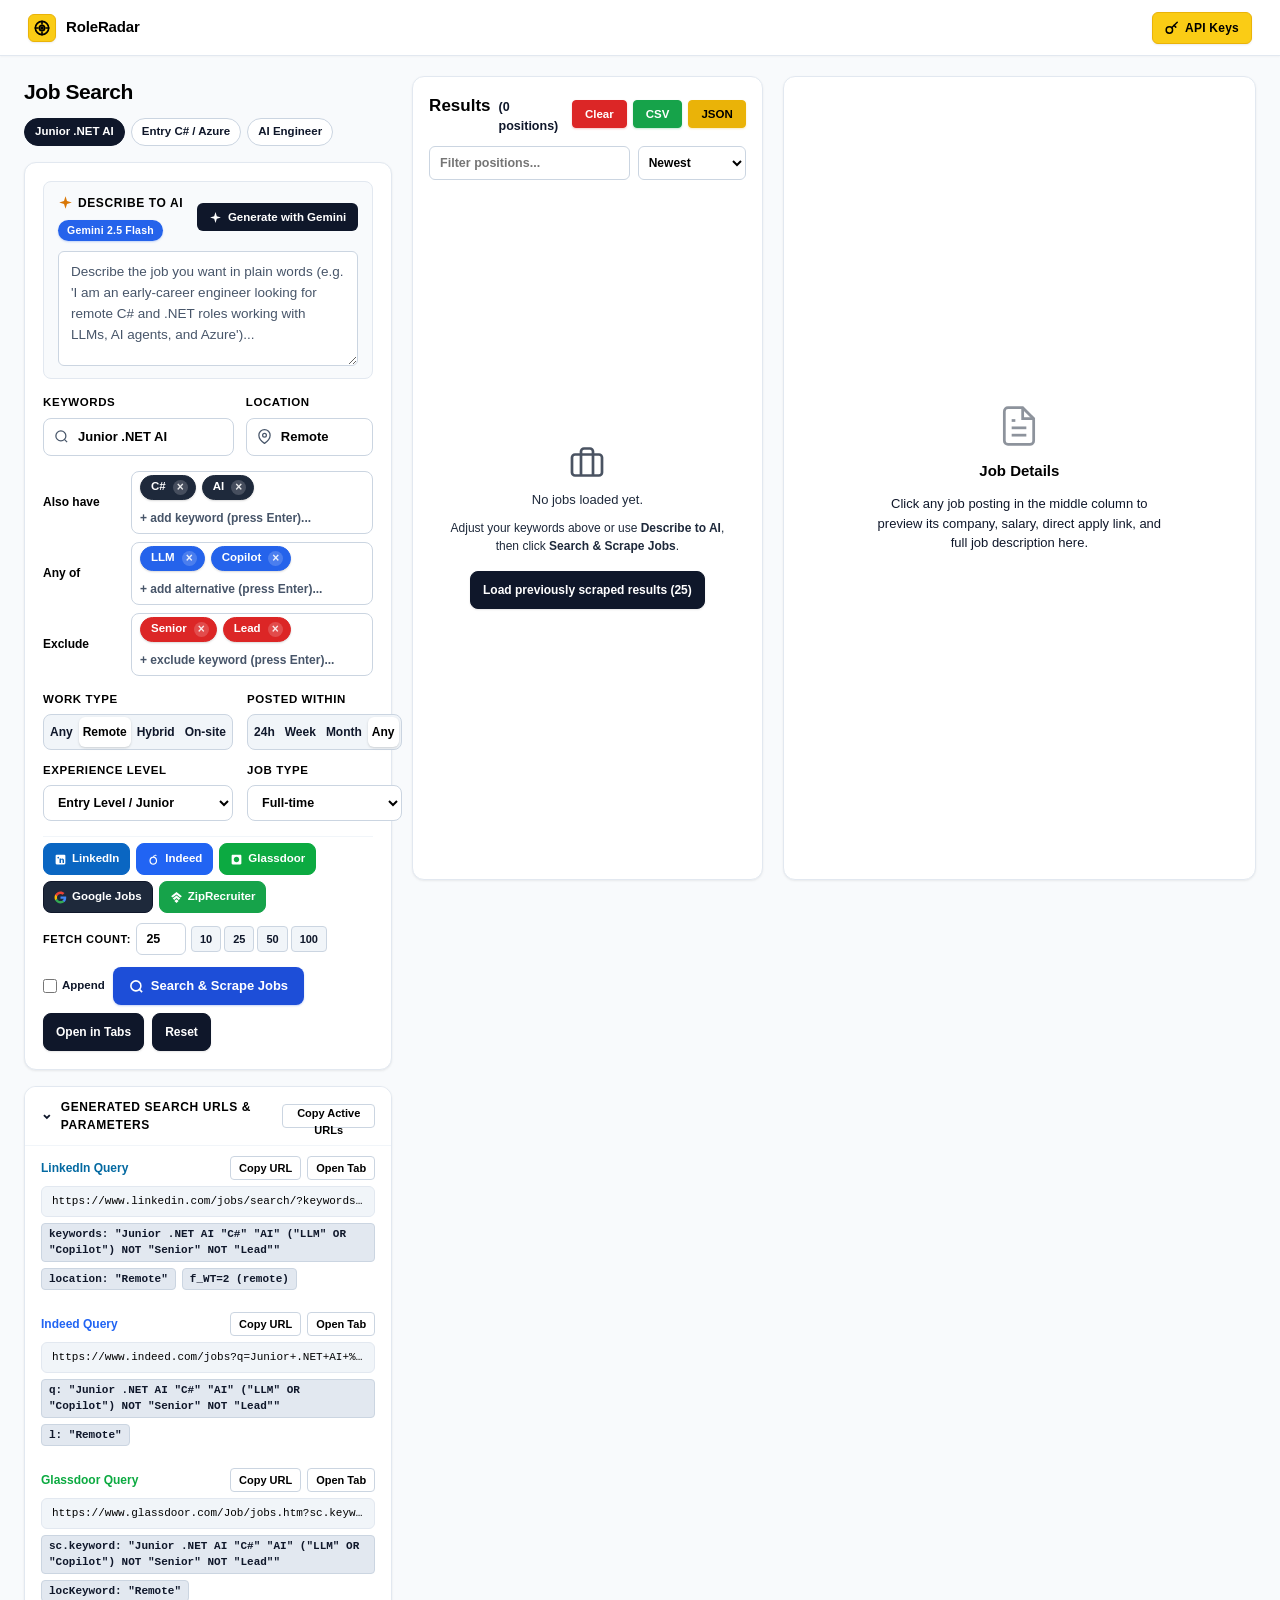
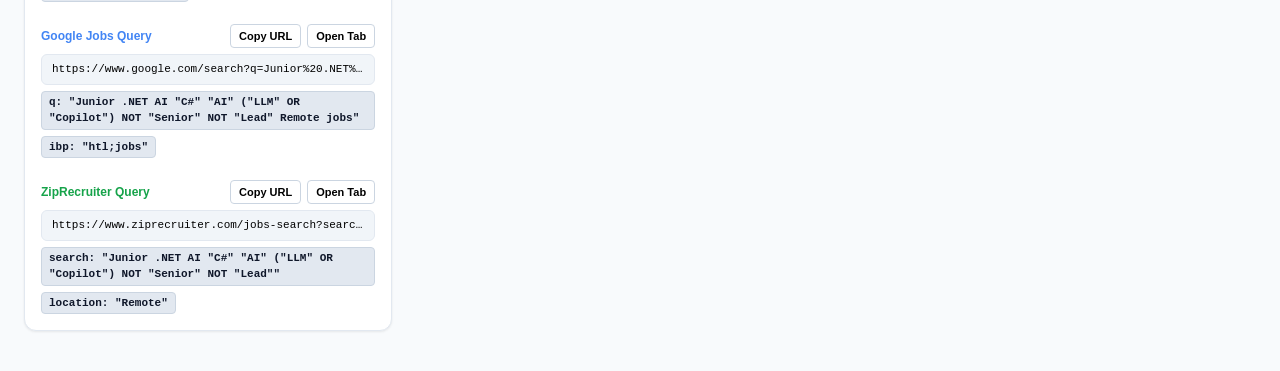
==== commit 7a7dd9e1: "feat: rename to RoleRadar, add in-browser API Keys manager, and optimize multi-platform scrapers" ====
--- a/index.html
+++ b/index.html
@@ -3,8 +3,8 @@
 <head>
   <meta charset="utf-8">
   <meta name="viewport" content="width=device-width, initial-scale=1.0">
-  <title>Job Search Launcher</title>
-    <link rel="icon" type="image/svg+xml" href="data:image/svg+xml,%3Csvg xmlns='http://www.w3.org/2000/svg' viewBox='0 0 24 24'%3E%3Crect width='24' height='24' rx='6' fill='%230f172a'/%3E%3Cpath d='M8 7V6a2 2 0 0 1 2-2h4a2 2 0 0 1 2 2v1h4a1 1 0 0 1 1 1v11a2 2 0 0 1-2 2H5a2 2 0 0 1-2-2V8a1 1 0 0 1 1-1h4zm2 0h4V6h-4v1zm-5 4v7h14v-7H5zm4 2h6v2H9v-2z' fill='%23ffffff'/%3E%3C/svg%3E">
+  <title>RoleRadar</title>
+  <link rel="icon" type="image/svg+xml" href="data:image/svg+xml,%3Csvg xmlns='http://www.w3.org/2000/svg' viewBox='0 0 32 32'%3E%3Crect width='32' height='32' rx='6' fill='%23facc15'/%3E%3Ccircle cx='16' cy='16' r='11' stroke='%23000000' stroke-width='2.5' fill='none'/%3E%3Ccircle cx='16' cy='16' r='5' stroke='%23000000' stroke-width='2.2' fill='none'/%3E%3Ccircle cx='16' cy='16' r='2' fill='%23000000'/%3E%3Cline x1='16' y1='2' x2='16' y2='7' stroke='%23000000' stroke-width='2.5' stroke-linecap='round'/%3E%3Cline x1='16' y1='25' x2='16' y2='30' stroke='%23000000' stroke-width='2.5' stroke-linecap='round'/%3E%3Cline x1='2' y1='16' x2='7' y2='16' stroke='%23000000' stroke-width='2.5' stroke-linecap='round'/%3E%3Cline x1='25' y1='16' x2='30' y2='16' stroke='%23000000' stroke-width='2.5' stroke-linecap='round'/%3E%3C/svg%3E">
   <link rel="stylesheet" href="style.css">
 </head>
 <body>
@@ -13,22 +13,29 @@
   <header class="top-navbar">
     <a href="#" class="nav-brand">
       <div class="brand-icon">
-        <svg width="16" height="16" viewBox="0 0 24 24" fill="none" stroke="currentColor" stroke-width="2.5">
-          <circle cx="11" cy="11" r="8"></circle>
-          <line x1="21" y1="21" x2="16.65" y2="16.65"></line>
+        <svg width="16" height="16" viewBox="0 0 24 24" fill="none" stroke="#000000" stroke-width="2.5" stroke-linecap="round" stroke-linejoin="round">
+          <circle cx="12" cy="12" r="10"></circle>
+          <line x1="22" y1="12" x2="18" y2="12"></line>
+          <line x1="6" y1="12" x2="2" y2="12"></line>
+          <line x1="12" y1="6" x2="12" y2="2"></line>
+          <line x1="12" y1="22" x2="12" y2="18"></line>
+          <circle cx="12" cy="12" r="4"></circle>
+          <circle cx="12" cy="12" r="1.5" fill="#000000"></circle>
         </svg>
       </div>
-      <span>Job Search Launcher</span>
+      <span>RoleRadar</span>
     </a>
 
-    <!-- Right Nav Menu (Dashboard & Profile placeholders) -->
+    <!-- Right Nav Menu (API Keys) -->
     <nav class="nav-right-menu">
-      <a href="#" class="nav-item active">Search</a>
-      <a href="#" class="nav-item" onclick="return false;">Dashboard</a>
-      <a href="#" class="profile-chip" onclick="return false;">
-        <div class="avatar-circle">U</div>
-        <span>Profile</span>
-      </a>
+      <button type="button" class="btn-apikeys" id="btn-open-apikeys" title="Configure API Keys">
+        <svg width="14" height="14" viewBox="0 0 24 24" fill="none" stroke="currentColor" stroke-width="2.5" stroke-linecap="round" stroke-linejoin="round">
+          <circle cx="7.5" cy="15.5" r="5.5"></circle>
+          <path d="m21 2-9.6 9.6"></path>
+          <path d="m15.5 7.5 3 3"></path>
+        </svg>
+        <span>API Keys</span>
+      </button>
     </nav>
   </header>
 
@@ -451,6 +458,76 @@
     </div>
   </div>
 
+  <!-- API Keys Window -->
+  <div class="modal-backdrop" id="settings-modal" style="display: none;" role="dialog" aria-modal="true" aria-labelledby="apikeys-modal-title">
+    <div class="apikeys-window">
+      <div class="window-header">
+        <div class="window-title-row">
+          <svg width="16" height="16" viewBox="0 0 24 24" fill="none" stroke="currentColor" stroke-width="2.5" stroke-linecap="round" stroke-linejoin="round">
+            <circle cx="7.5" cy="15.5" r="5.5"></circle>
+            <path d="m21 2-9.6 9.6"></path>
+            <path d="m15.5 7.5 3 3"></path>
+          </svg>
+          <h2 class="window-title" id="apikeys-modal-title">API Keys Configuration</h2>
+        </div>
+        <button type="button" class="btn-window-close" id="btn-close-settings" aria-label="Close window">&times;</button>
+      </div>
+      
+      <div class="window-body">
+        <p class="window-desc">
+          Paste your personal API credentials below. They are saved directly into your browser's local storage and used only for direct calls to Apify and Google Gemini.
+        </p>
+
+        <!-- Apify API Token Field -->
+        <div class="input-field-group">
+          <div class="field-label-row">
+            <label class="field-label" for="setting-apify-token">Apify API Token</label>
+            <span class="key-status-badge unset" id="status-apify">NOT SET</span>
+          </div>
+          <div class="input-wrapper">
+            <input type="password" id="setting-apify-token" class="text-input mono-input" placeholder="apify_api_..." autocomplete="off" spellcheck="false">
+            <button type="button" class="btn-toggle-visibility" data-target="setting-apify-token" title="Show/Hide">
+              <svg class="icon-eye" width="16" height="16" viewBox="0 0 24 24" fill="none" stroke="currentColor" stroke-width="2"><path d="M1 12s4-8 11-8 11 8 11 8-4 8-11 8-11-8-11-8z"></path><circle cx="12" cy="12" r="3"></circle></svg>
+            </button>
+          </div>
+          <div class="field-help-text">
+            Required to scrape live job listings from LinkedIn, Indeed, Glassdoor, Google Jobs, &amp; ZipRecruiter. 
+            <a href="https://console.apify.com/account/integrations" target="_blank" rel="noopener">Get Apify Token &rarr;</a>
+          </div>
+        </div>
+
+        <!-- Google Gemini API Key Field -->
+        <div class="input-field-group">
+          <div class="field-label-row">
+            <label class="field-label" for="setting-gemini-key">Google Gemini API Key</label>
+            <span class="key-status-badge unset" id="status-gemini">NOT SET</span>
+          </div>
+          <div class="input-wrapper">
+            <input type="password" id="setting-gemini-key" class="text-input mono-input" placeholder="AIzaSy..." autocomplete="off" spellcheck="false">
+            <button type="button" class="btn-toggle-visibility" data-target="setting-gemini-key" title="Show/Hide">
+              <svg class="icon-eye" width="16" height="16" viewBox="0 0 24 24" fill="none" stroke="currentColor" stroke-width="2"><path d="M1 12s4-8 11-8 11 8 11 8-4 8-11 8-11-8-11-8z"></path><circle cx="12" cy="12" r="3"></circle></svg>
+            </button>
+          </div>
+          <div class="field-help-text">
+            Required for the &ldquo;Describe to AI&rdquo; intelligent career parser using Gemini 2.5 Flash. 
+            <a href="https://aistudio.google.com/app/apikey" target="_blank" rel="noopener">Get Google API Key &rarr;</a>
+          </div>
+        </div>
+
+        <!-- Notification Banner in window -->
+        <div class="window-alert" id="settings-alert" style="display: none;"></div>
+      </div>
+
+      <div class="window-footer">
+        <button type="button" class="btn-danger-outline" id="btn-clear-settings">Clear Keys</button>
+        <div class="window-footer-right">
+          <button type="button" class="btn-secondary-action" id="btn-cancel-settings">Cancel</button>
+          <button type="button" class="btn-primary-action" id="btn-save-settings">Save Keys</button>
+        </div>
+      </div>
+    </div>
+  </div>
+
   <script src="config.js"></script>
   <script src="results/jobs_data.js"></script>
   <script src="app.js"></script>
--- a/style.css
+++ b/style.css
@@ -170,71 +170,53 @@
   width: 28px;
   height: 28px;
   border-radius: var(--radius-sm);
-  background: var(--primary);
-  color: #ffffff;
+  background: #facc15;
+  border: 1px solid #eab308;
+  color: #000000;
   display: flex;
   align-items: center;
   justify-content: center;
+  box-shadow: 0 1px 2px rgba(0, 0, 0, 0.08);
+  flex: none;
+}
+
+.brand-icon svg {
+  stroke: #000000;
 }
 
 .nav-right-menu {
   display: flex;
   align-items: center;
-  gap: 16px;
-}
-
-.nav-item {
-  font-size: 13.5px;
-  font-weight: 600;
-  color: var(--text-secondary);
-  text-decoration: none;
-  padding: 6px 12px;
+  gap: 10px;
+}
+
+.btn-apikeys {
+  height: 32px;
+  padding: 0 12px;
   border-radius: var(--radius-sm);
+  background: #facc15;
+  color: #000000;
+  border: 1px solid #eab308;
+  font-family: inherit;
+  font-size: 12px;
+  font-weight: 800;
+  letter-spacing: 0.02em;
+  display: inline-flex;
+  align-items: center;
+  gap: 6px;
+  cursor: pointer;
   transition: all var(--transition);
-}
-
-.nav-item:hover {
-  color: var(--text-primary);
-  background: var(--bg-subtle);
-}
-
-.nav-item.active {
-  color: var(--text-primary);
-  font-weight: 700;
-  background: var(--bg-subtle);
-}
-
-.profile-chip {
-  display: flex;
-  align-items: center;
-  gap: 8px;
-  padding: 4px 10px 4px 5px;
-  border: 1px solid var(--border-input);
-  border-radius: var(--radius-full);
-  text-decoration: none;
-  color: var(--text-primary);
-  font-size: 13px;
-  font-weight: 700;
-  background: var(--bg-card);
-  transition: all var(--transition);
-  cursor: pointer;
-}
-
-.profile-chip:hover {
-  border-color: var(--border-focus);
-}
-
-.avatar-circle {
-  width: 26px;
-  height: 26px;
-  border-radius: var(--radius-full);
-  background: var(--primary);
-  color: #ffffff;
-  display: flex;
-  align-items: center;
-  justify-content: center;
-  font-size: 12px;
-  font-weight: 700;
+  box-shadow: 0 1px 2px rgba(0, 0, 0, 0.08);
+}
+
+.btn-apikeys:hover {
+  background: #eab308;
+  border-color: #ca8a04;
+  color: #000000;
+}
+
+.btn-apikeys svg {
+  stroke: #000000;
 }
 
 /* ========================================================
@@ -1714,6 +1696,67 @@
 
 .detail-desc-text a:hover {
   color: #1e40af !important;
+}
+
+/* Fallback Card when Description Body is not provided by Scraper */
+.empty-desc-card {
+  border: 1.5px solid #000000;
+  border-radius: 6px;
+  background-color: #fafafa;
+  padding: 20px;
+  margin-top: 8px;
+}
+
+.empty-desc-header {
+  display: flex;
+  align-items: center;
+  gap: 10px;
+  margin-bottom: 10px;
+  color: #000000;
+}
+
+.empty-desc-header svg {
+  color: #000000;
+  flex-shrink: 0;
+}
+
+.empty-desc-title {
+  font-size: 13.5px;
+  font-weight: 800;
+  text-transform: uppercase;
+  letter-spacing: 0.03em;
+  color: #000000;
+}
+
+.empty-desc-text {
+  font-size: 13.5px;
+  line-height: 1.6;
+  color: #374151;
+  margin: 0 0 16px 0;
+}
+
+.btn-empty-desc-action {
+  display: inline-flex;
+  align-items: center;
+  gap: 8px;
+  background-color: #facc15;
+  color: #000000 !important;
+  font-size: 12.5px;
+  font-weight: 800;
+  text-transform: uppercase;
+  letter-spacing: 0.04em;
+  padding: 10px 16px;
+  border: 1.5px solid #000000;
+  border-radius: 4px;
+  text-decoration: none !important;
+  cursor: pointer;
+  transition: all 0.15s ease;
+}
+
+.btn-empty-desc-action:hover {
+  background-color: #000000;
+  color: #ffffff !important;
+  transform: translateY(-1px);
 }
 
 /* ========================================================
@@ -1743,3 +1786,267 @@
     max-height: none;
   }
 }
+
+/* ========================================================
+   API KEYS WINDOW (Clean, Utilitarian, Matching App Components)
+   ======================================================== */
+.modal-backdrop {
+  position: fixed;
+  inset: 0;
+  background: rgba(15, 23, 42, 0.6);
+  backdrop-filter: blur(2px);
+  -webkit-backdrop-filter: blur(2px);
+  z-index: 9999;
+  display: flex;
+  align-items: center;
+  justify-content: center;
+  padding: 16px;
+  animation: modalFadeIn 0.12s ease-out;
+}
+
+@keyframes modalFadeIn {
+  from { opacity: 0; }
+  to { opacity: 1; }
+}
+
+.apikeys-window {
+  background: #ffffff;
+  border: 1px solid var(--border-card);
+  border-radius: var(--radius-lg);
+  box-shadow: 0 8px 30px rgba(0, 0, 0, 0.16);
+  width: 100%;
+  max-width: 500px;
+  display: flex;
+  flex-direction: column;
+  overflow: hidden;
+  animation: modalSlideUp 0.15s ease-out;
+}
+
+@keyframes modalSlideUp {
+  from {
+    opacity: 0;
+    transform: translateY(10px);
+  }
+  to {
+    opacity: 1;
+    transform: translateY(0);
+  }
+}
+
+.window-header {
+  padding: 14px 18px;
+  border-bottom: 1px solid var(--border-card);
+  display: flex;
+  align-items: center;
+  justify-content: space-between;
+  background: #ffffff;
+}
+
+.window-title-row {
+  display: flex;
+  align-items: center;
+  gap: 8px;
+  color: var(--text-primary);
+}
+
+.window-title {
+  font-size: 13.5px;
+  font-weight: 800;
+  text-transform: uppercase;
+  letter-spacing: 0.05em;
+  color: var(--text-primary);
+  margin: 0;
+}
+
+.btn-window-close {
+  background: transparent;
+  border: 0;
+  font-size: 22px;
+  font-weight: 700;
+  line-height: 1;
+  color: var(--text-muted);
+  cursor: pointer;
+  padding: 2px 6px;
+  border-radius: var(--radius-xs);
+  transition: all var(--transition);
+}
+
+.btn-window-close:hover {
+  color: #000000;
+  background: var(--bg-muted);
+}
+
+.window-body {
+  padding: 18px;
+  display: flex;
+  flex-direction: column;
+  gap: 14px;
+}
+
+.window-desc {
+  font-size: 12.5px;
+  color: var(--text-muted);
+  line-height: 1.5;
+  margin: 0;
+}
+
+.field-label-row {
+  display: flex;
+  align-items: center;
+  justify-content: space-between;
+}
+
+.key-status-badge {
+  font-size: 10px;
+  font-weight: 800;
+  letter-spacing: 0.04em;
+  padding: 2px 7px;
+  border-radius: var(--radius-xs);
+  text-transform: uppercase;
+}
+
+.key-status-badge.configured {
+  background: #0f172a;
+  color: #ffffff;
+}
+
+.key-status-badge.unset {
+  background: #f1f5f9;
+  color: #64748b;
+  border: 1px solid #cbd5e1;
+}
+
+.mono-input {
+  font-family: var(--font-mono) !important;
+  font-size: 13px !important;
+  padding-right: 36px !important;
+}
+
+.btn-toggle-visibility {
+  position: absolute;
+  right: 4px;
+  top: 50%;
+  transform: translateY(-50%);
+  background: transparent;
+  border: 0;
+  padding: 6px;
+  color: var(--text-muted);
+  cursor: pointer;
+  display: flex;
+  align-items: center;
+  justify-content: center;
+  border-radius: var(--radius-xs);
+  transition: color var(--transition);
+}
+
+.btn-toggle-visibility:hover {
+  color: var(--text-primary);
+}
+
+.field-help-text {
+  font-size: 11.5px;
+  color: var(--text-muted);
+  line-height: 1.4;
+  margin-top: 3px;
+}
+
+.field-help-text a {
+  color: var(--accent);
+  text-decoration: none;
+  font-weight: 700;
+}
+
+.field-help-text a:hover {
+  text-decoration: underline;
+}
+
+.window-alert {
+  padding: 9px 12px;
+  border-radius: var(--radius-sm);
+  font-size: 12px;
+  font-weight: 700;
+  display: flex;
+  align-items: center;
+  gap: 8px;
+}
+
+.window-alert.success {
+  background: #16a34a;
+  border: 1px solid #16a34a;
+  color: #ffffff;
+}
+
+.window-alert.error {
+  background: #dc2626;
+  border: 1px solid #dc2626;
+  color: #ffffff;
+}
+
+.window-footer {
+  padding: 12px 18px;
+  border-top: 1px solid var(--border-card);
+  background: var(--bg-subtle);
+  display: flex;
+  align-items: center;
+  justify-content: space-between;
+}
+
+.window-footer-right {
+  display: flex;
+  align-items: center;
+  gap: 8px;
+}
+
+.btn-primary-action {
+  height: 36px;
+  padding: 0 16px;
+  border: 0;
+  border-radius: var(--radius-sm);
+  background: #0f172a;
+  color: #ffffff;
+  font-size: 12.5px;
+  font-weight: 800;
+  cursor: pointer;
+  transition: background var(--transition);
+  box-shadow: 0 1px 2px rgba(0, 0, 0, 0.1);
+}
+
+.btn-primary-action:hover {
+  background: #1e293b;
+}
+
+.btn-secondary-action {
+  height: 36px;
+  padding: 0 14px;
+  border: 1px solid var(--border-input);
+  border-radius: var(--radius-sm);
+  background: #ffffff;
+  color: var(--text-primary);
+  font-size: 12.5px;
+  font-weight: 700;
+  cursor: pointer;
+  transition: all var(--transition);
+}
+
+.btn-secondary-action:hover {
+  background: #f1f5f9;
+  border-color: var(--border-focus);
+}
+
+.btn-danger-outline {
+  height: 36px;
+  padding: 0 12px;
+  border: 1px solid #dc2626;
+  border-radius: var(--radius-sm);
+  background: #ffffff;
+  color: #dc2626;
+  font-size: 12px;
+  font-weight: 700;
+  cursor: pointer;
+  transition: all var(--transition);
+}
+
+.btn-danger-outline:hover {
+  background: #dc2626;
+  color: #ffffff;
+}
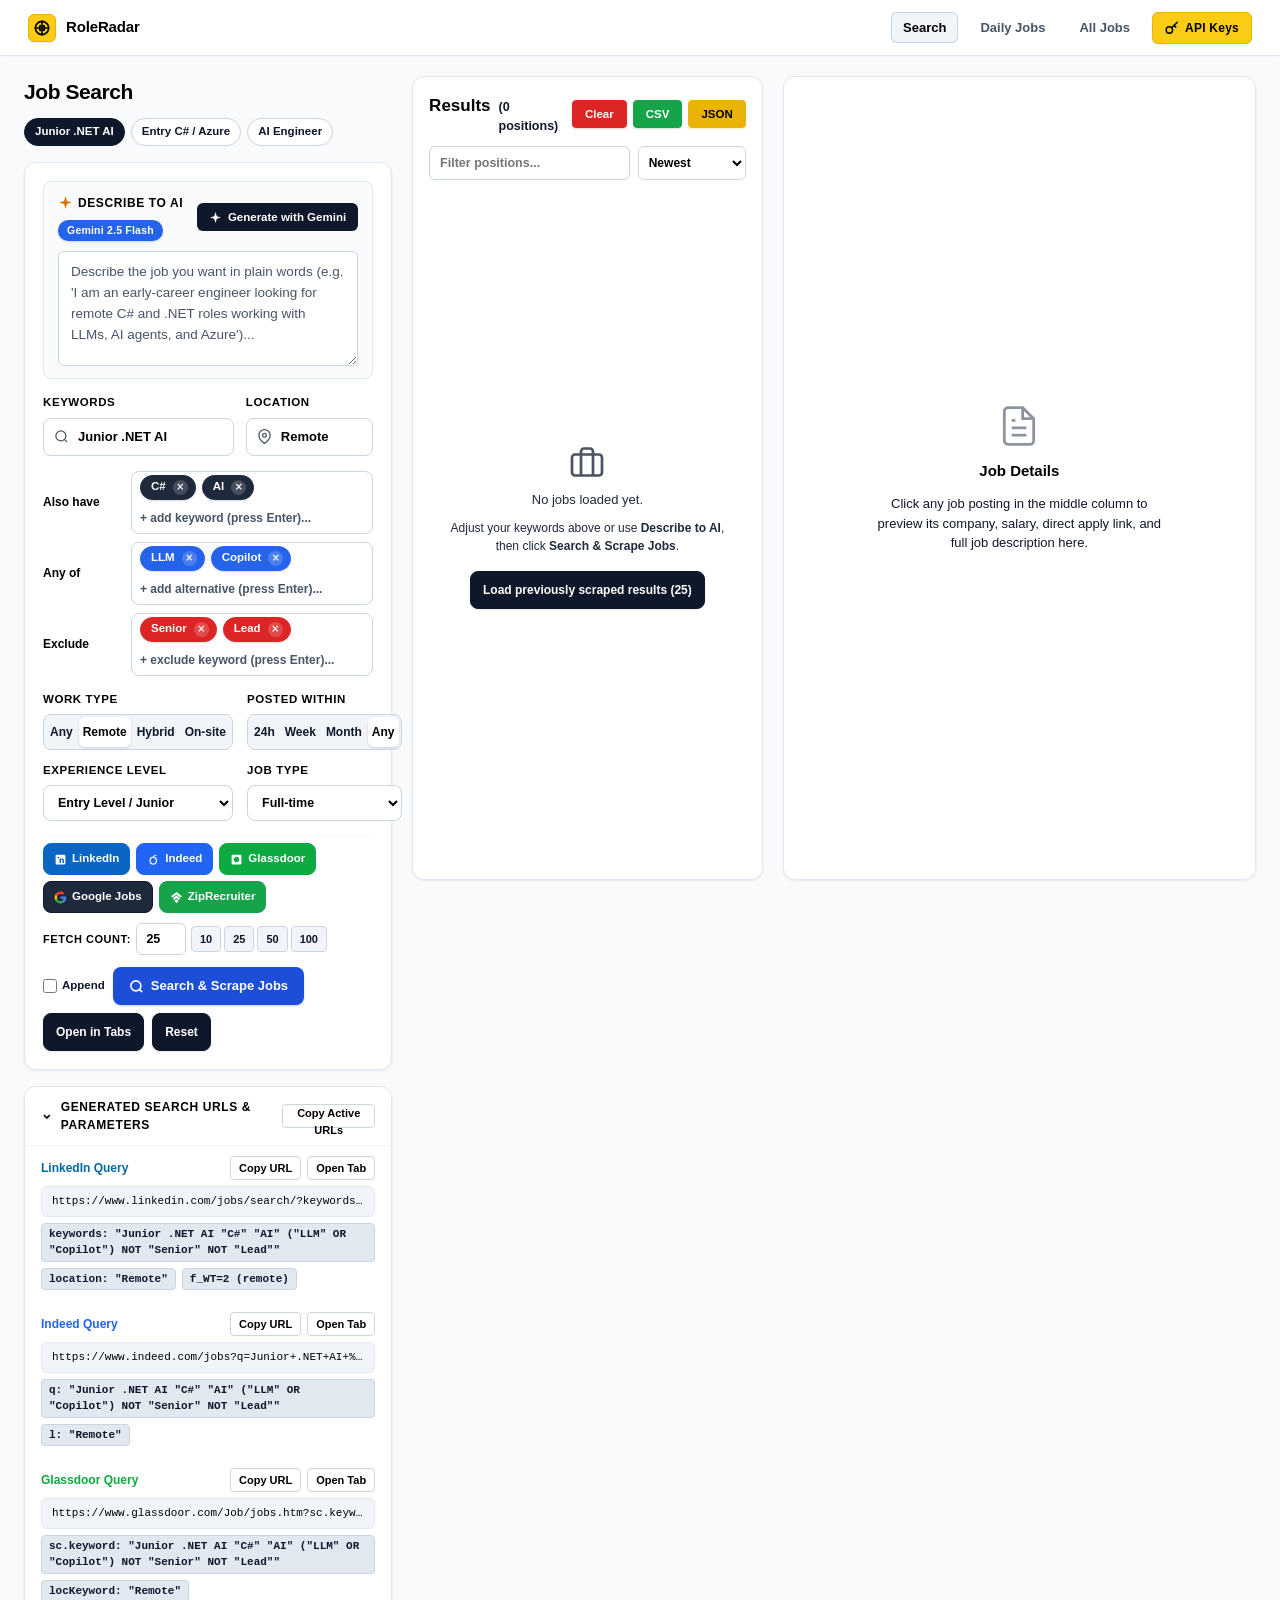
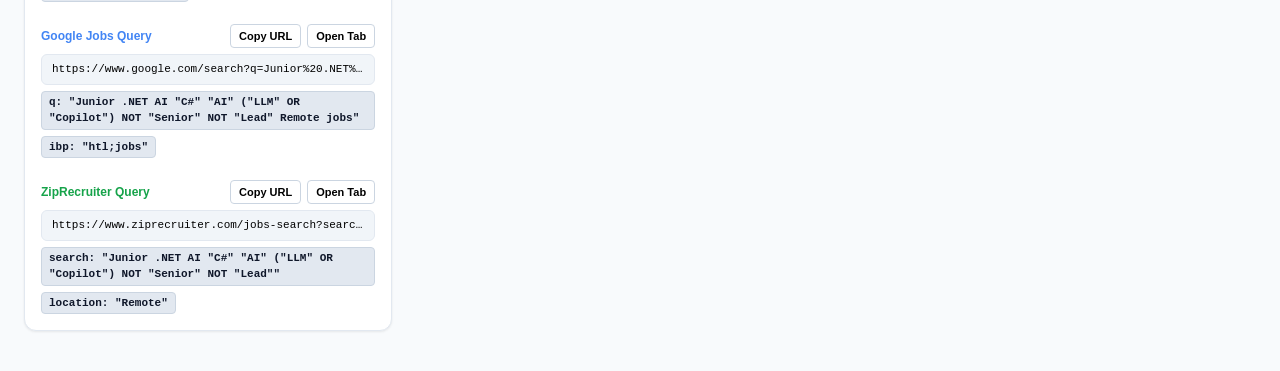
==== commit 5026308d: "feat: add Daily Jobs and All Jobs navigation and view pages" ====
--- a/index.html
+++ b/index.html
@@ -26,8 +26,11 @@
       <span>RoleRadar</span>
     </a>
 
-    <!-- Right Nav Menu (API Keys) -->
+    <!-- Right Nav Menu (Search, Daily Jobs, All Jobs, API Keys) -->
     <nav class="nav-right-menu">
+      <a href="index.html" class="nav-link active">Search</a>
+      <a href="daily-jobs.html" class="nav-link">Daily Jobs</a>
+      <a href="all-jobs.html" class="nav-link">All Jobs</a>
       <button type="button" class="btn-apikeys" id="btn-open-apikeys" title="Configure API Keys">
         <svg width="14" height="14" viewBox="0 0 24 24" fill="none" stroke="currentColor" stroke-width="2.5" stroke-linecap="round" stroke-linejoin="round">
           <circle cx="7.5" cy="15.5" r="5.5"></circle>
--- a/style.css
+++ b/style.css
@@ -190,6 +190,31 @@
   gap: 10px;
 }
 
+.nav-link {
+  font-size: 13px;
+  font-weight: 700;
+  color: #475569;
+  text-decoration: none;
+  padding: 6px 12px;
+  border-radius: var(--radius-sm);
+  transition: all var(--transition);
+  display: inline-flex;
+  align-items: center;
+  white-space: nowrap;
+}
+
+.nav-link:hover {
+  color: #000000;
+  background: #f1f5f9;
+}
+
+.nav-link.active {
+  color: #000000;
+  background: #f1f5f9;
+  font-weight: 850;
+  box-shadow: inset 0 0 0 1px #cbd5e1;
+}
+
 .btn-apikeys {
   height: 32px;
   padding: 0 12px;
@@ -234,6 +259,19 @@
   box-sizing: border-box;
 }
 
+/* 2-COLUMN MASTER-DETAIL LAYOUT (Daily Jobs & All Jobs) */
+.app-2col-layout {
+  width: 100%;
+  max-width: 1600px;
+  margin: 0 auto;
+  padding: 20px 24px 40px;
+  display: grid;
+  grid-template-columns: minmax(380px, 460px) minmax(500px, 1.4fr);
+  gap: 20px;
+  align-items: start;
+  box-sizing: border-box;
+}
+
 /* COLUMN 1: Search Form & Query Controls */
 .col-search {
   display: flex;
@@ -1375,6 +1413,58 @@
   background: var(--bg-card);
 }
 
+/* Quick Action Buttons on Job Item (Save & Remove) */
+.btn-job-action {
+  display: inline-flex;
+  align-items: center;
+  gap: 4px;
+  font-family: inherit;
+  font-size: 11px;
+  font-weight: 800;
+  text-transform: uppercase;
+  letter-spacing: 0.04em;
+  padding: 3px 8px;
+  border-radius: var(--radius-xs);
+  cursor: pointer;
+  border: 1px solid transparent;
+  transition: all var(--transition);
+  line-height: 1.2;
+  box-shadow: 0 1px 2px rgba(0, 0, 0, 0.1);
+  flex: none;
+}
+
+.btn-job-save {
+  background-color: #16a34a !important;
+  color: #ffffff !important;
+  border-color: #15803d !important;
+}
+
+.btn-job-save:hover {
+  background-color: #15803d !important;
+  border-color: #166534 !important;
+  transform: translateY(-1px);
+}
+
+.btn-job-save svg {
+  stroke: #ffffff;
+}
+
+.btn-job-remove {
+  background-color: #dc2626 !important;
+  color: #ffffff !important;
+  border-color: #b91c1c !important;
+}
+
+.btn-job-remove:hover {
+  background-color: #b91c1c !important;
+  border-color: #991b1b !important;
+  transform: translateY(-1px);
+}
+
+.btn-job-remove svg {
+  stroke: #ffffff;
+}
+
 /* Empty State */
 .empty-list-state {
   padding: 48px 20px;
@@ -1767,6 +1857,10 @@
     grid-template-columns: 1fr 1fr;
     gap: 16px;
   }
+  .app-2col-layout {
+    grid-template-columns: minmax(340px, 420px) 1fr;
+    gap: 16px;
+  }
   .col-search {
     grid-column: 1 / -1;
   }
@@ -1775,8 +1869,9 @@
   }
 }
 
-@media (max-width: 800px) {
-  .app-3col-layout {
+@media (max-width: 900px) {
+  .app-3col-layout,
+  .app-2col-layout {
     grid-template-columns: 1fr;
     padding: 16px 14px;
   }
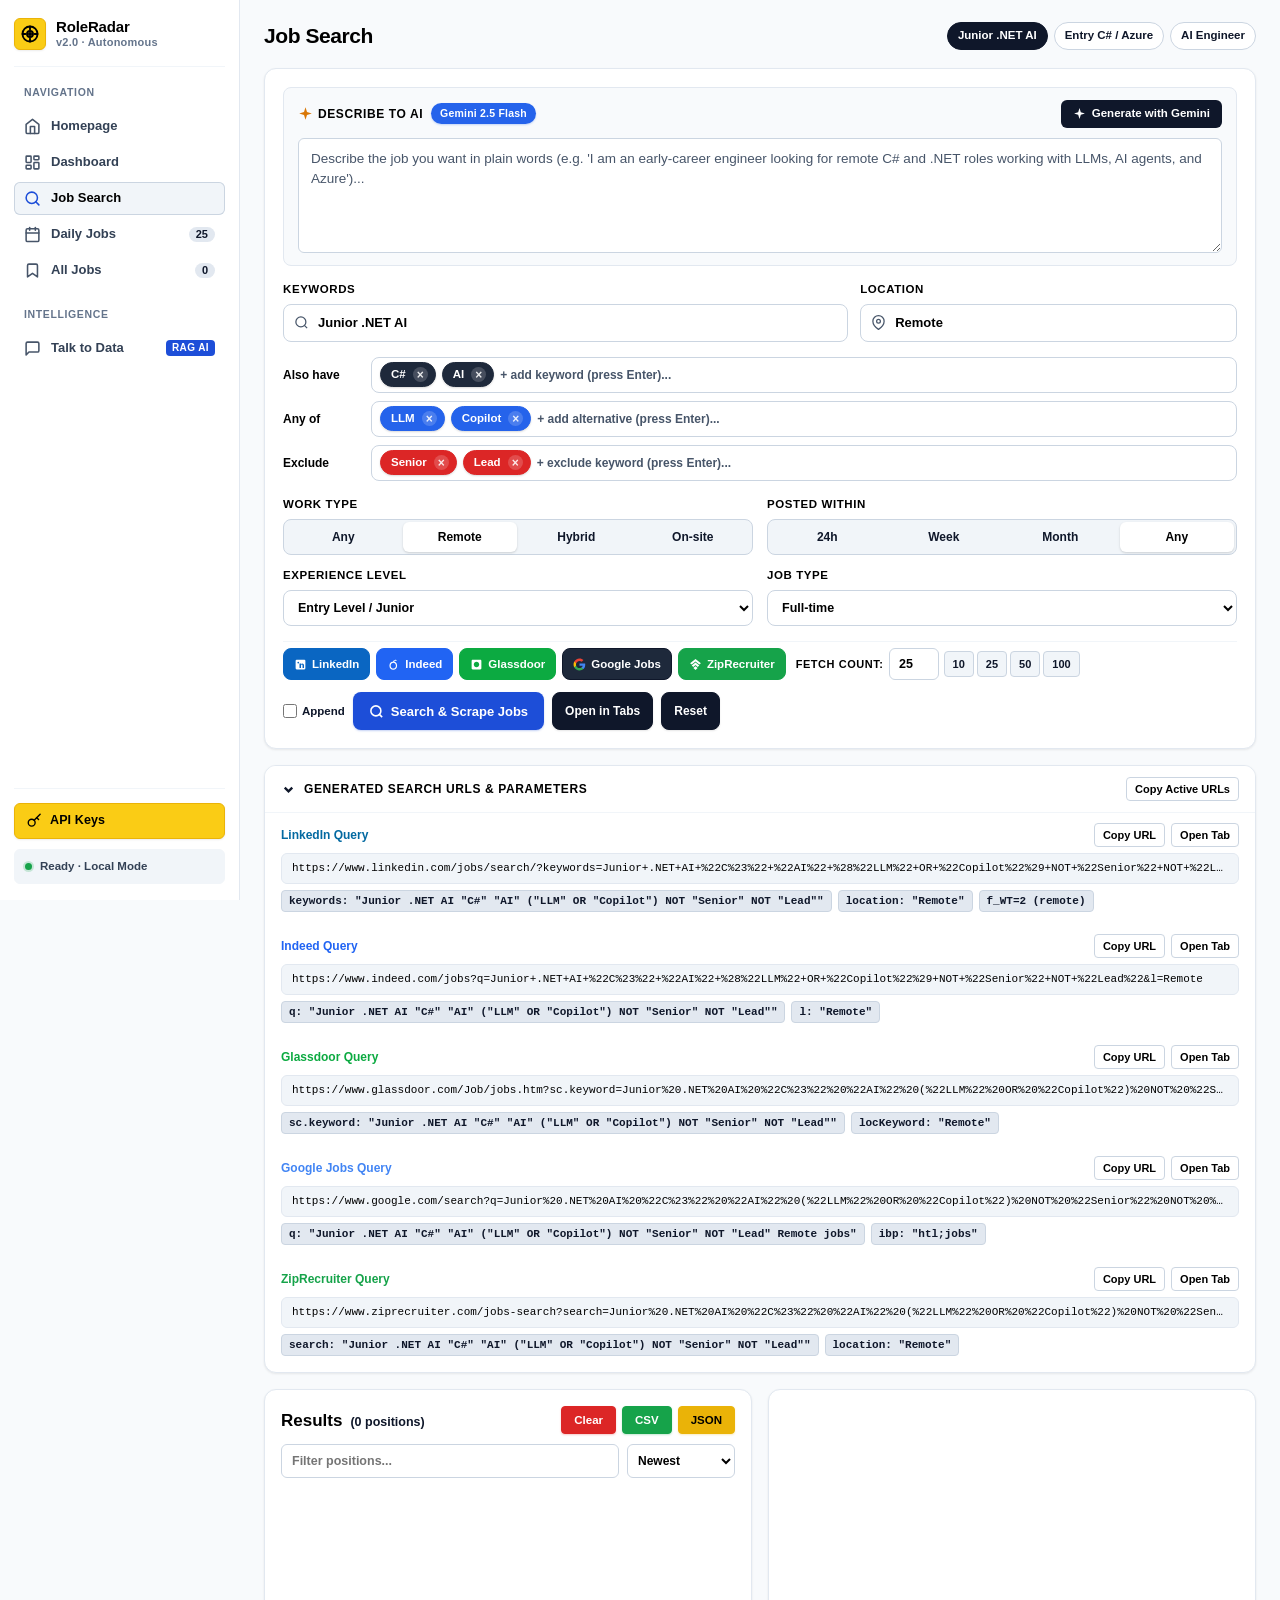
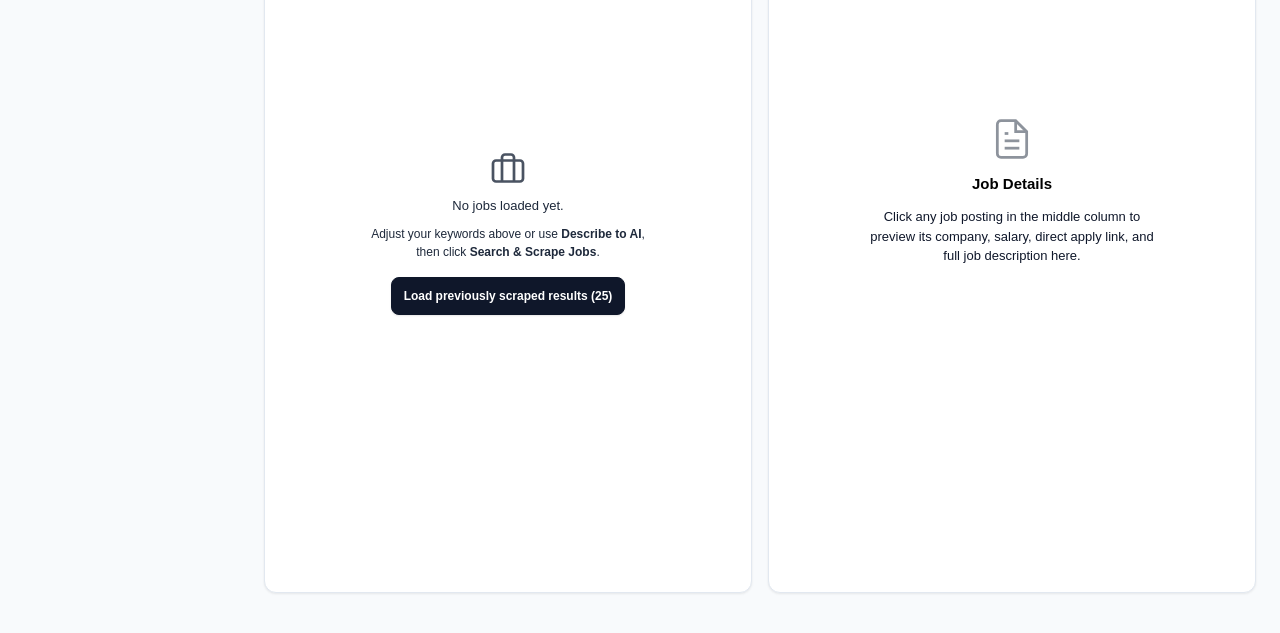
==== commit 7a764e2a: "before migration to .net" ====
--- a/index.html
+++ b/index.html
@@ -9,38 +9,103 @@
 </head>
 <body>
 
-  <!-- Top Navigation Bar -->
-  <header class="top-navbar">
-    <a href="#" class="nav-brand">
-      <div class="brand-icon">
-        <svg width="16" height="16" viewBox="0 0 24 24" fill="none" stroke="#000000" stroke-width="2.5" stroke-linecap="round" stroke-linejoin="round">
-          <circle cx="12" cy="12" r="10"></circle>
-          <line x1="22" y1="12" x2="18" y2="12"></line>
-          <line x1="6" y1="12" x2="2" y2="12"></line>
-          <line x1="12" y1="6" x2="12" y2="2"></line>
-          <line x1="12" y1="22" x2="12" y2="18"></line>
-          <circle cx="12" cy="12" r="4"></circle>
-          <circle cx="12" cy="12" r="1.5" fill="#000000"></circle>
-        </svg>
-      </div>
-      <span>RoleRadar</span>
-    </a>
-
-    <!-- Right Nav Menu (Search, Daily Jobs, All Jobs, API Keys) -->
-    <nav class="nav-right-menu">
-      <a href="index.html" class="nav-link active">Search</a>
-      <a href="daily-jobs.html" class="nav-link">Daily Jobs</a>
-      <a href="all-jobs.html" class="nav-link">All Jobs</a>
-      <button type="button" class="btn-apikeys" id="btn-open-apikeys" title="Configure API Keys">
-        <svg width="14" height="14" viewBox="0 0 24 24" fill="none" stroke="currentColor" stroke-width="2.5" stroke-linecap="round" stroke-linejoin="round">
-          <circle cx="7.5" cy="15.5" r="5.5"></circle>
-          <path d="m21 2-9.6 9.6"></path>
-          <path d="m15.5 7.5 3 3"></path>
-        </svg>
-        <span>API Keys</span>
-      </button>
-    </nav>
-  </header>
+  <div class="app-layout">
+    <!-- Vertical Sidebar Navigation -->
+    <aside class="sidebar-nav">
+      <div class="sidebar-header">
+        <a href="home.html" class="sidebar-brand">
+          <div class="brand-icon">
+            <svg width="18" height="18" viewBox="0 0 24 24" fill="none" stroke="#000000" stroke-width="2.5" stroke-linecap="round" stroke-linejoin="round">
+              <circle cx="12" cy="12" r="10"></circle>
+              <line x1="22" y1="12" x2="18" y2="12"></line>
+              <line x1="6" y1="12" x2="2" y2="12"></line>
+              <line x1="12" y1="6" x2="12" y2="2"></line>
+              <line x1="12" y1="22" x2="12" y2="18"></line>
+              <circle cx="12" cy="12" r="4"></circle>
+              <circle cx="12" cy="12" r="1.5" fill="#000000"></circle>
+            </svg>
+          </div>
+          <div class="sidebar-brand-meta">
+            <span class="sidebar-brand-name">RoleRadar</span>
+            <span class="sidebar-brand-tag">v2.0 · Autonomous</span>
+          </div>
+        </a>
+      </div>
+
+      <div class="sidebar-section">
+        <div class="sidebar-section-title">Navigation</div>
+        <a href="home.html" class="sidebar-link">
+          <svg viewBox="0 0 24 24" fill="none" stroke="currentColor" stroke-width="2.2" stroke-linecap="round" stroke-linejoin="round">
+            <path d="m3 9 9-7 9 7v11a2 2 0 0 1-2 2H5a2 2 0 0 1-2-2z"></path>
+            <polyline points="9 22 9 12 15 12 15 22"></polyline>
+          </svg>
+          <span>Homepage</span>
+        </a>
+        <a href="dashboard.html" class="sidebar-link">
+          <svg viewBox="0 0 24 24" fill="none" stroke="currentColor" stroke-width="2.2" stroke-linecap="round" stroke-linejoin="round">
+            <rect width="7" height="9" x="3" y="3" rx="1"></rect>
+            <rect width="7" height="5" x="14" y="3" rx="1"></rect>
+            <rect width="7" height="9" x="14" y="12" rx="1"></rect>
+            <rect width="7" height="5" x="3" y="16" rx="1"></rect>
+          </svg>
+          <span>Dashboard</span>
+        </a>
+        <a href="index.html" class="sidebar-link active">
+          <svg viewBox="0 0 24 24" fill="none" stroke="currentColor" stroke-width="2.2" stroke-linecap="round" stroke-linejoin="round">
+            <circle cx="11" cy="11" r="8"></circle>
+            <line x1="21" y1="21" x2="16.65" y2="16.65"></line>
+          </svg>
+          <span>Job Search</span>
+        </a>
+        <a href="daily-jobs.html" class="sidebar-link">
+          <svg viewBox="0 0 24 24" fill="none" stroke="currentColor" stroke-width="2.2" stroke-linecap="round" stroke-linejoin="round">
+            <rect width="18" height="18" x="3" y="4" rx="2" ry="2"></rect>
+            <line x1="16" y1="2" x2="16" y2="6"></line>
+            <line x1="8" y1="2" x2="8" y2="6"></line>
+            <line x1="3" y1="10" x2="21" y2="10"></line>
+          </svg>
+          <span>Daily Jobs</span>
+          <span class="sidebar-badge" id="nav-daily-count">25</span>
+        </a>
+        <a href="all-jobs.html" class="sidebar-link">
+          <svg viewBox="0 0 24 24" fill="none" stroke="currentColor" stroke-width="2.2" stroke-linecap="round" stroke-linejoin="round">
+            <path d="m19 21-7-5-7 5V5a2 2 0 0 1 2-2h10a2 2 0 0 1 2 2z"></path>
+          </svg>
+          <span>All Jobs</span>
+          <span class="sidebar-badge" id="nav-all-count">0</span>
+        </a>
+      </div>
+
+      <div class="sidebar-section">
+        <div class="sidebar-section-title">Intelligence</div>
+        <a href="talk-to-data.html" class="sidebar-link">
+          <svg viewBox="0 0 24 24" fill="none" stroke="currentColor" stroke-width="2.2" stroke-linecap="round" stroke-linejoin="round">
+            <path d="M21 15a2 2 0 0 1-2 2H7l-4 4V5a2 2 0 0 1 2-2h14a2 2 0 0 1 2 2z"></path>
+          </svg>
+          <span>Talk to Data</span>
+          <span class="sidebar-pill-ai">RAG AI</span>
+        </a>
+      </div>
+
+      <div class="sidebar-footer">
+        <button type="button" class="sidebar-btn-apikeys" id="btn-open-apikeys" title="Configure API Keys">
+          <svg width="15" height="15" viewBox="0 0 24 24" fill="none" stroke="currentColor" stroke-width="2.2" stroke-linecap="round" stroke-linejoin="round">
+            <circle cx="7.5" cy="15.5" r="5.5"></circle>
+            <path d="m21 2-9.6 9.6"></path>
+            <path d="m15.5 7.5 3 3"></path>
+          </svg>
+          <span>API Keys</span>
+        </button>
+
+        <div class="sidebar-status-box" id="sidebar-status-indicator">
+          <span class="sidebar-status-dot"></span>
+          <span id="sidebar-status-text">Ready · Local Mode</span>
+        </div>
+      </div>
+    </aside>
+
+    <!-- Main Content Workspace -->
+    <main class="app-main">
 
   <!-- Master Split Screen Layout -->
   <div class="app-3col-layout">
@@ -443,6 +508,12 @@
                   <line x1="10" y1="14" x2="21" y2="3"></line>
                 </svg>
               </a>
+              <button type="button" class="btn-detail-action btn-detail-save" id="detail-save-btn" title="Save job to All Jobs">
+                <svg width="14" height="14" viewBox="0 0 24 24" fill="none" stroke="currentColor" stroke-width="2.5" stroke-linecap="round" stroke-linejoin="round">
+                  <path d="m19 21-7-5-7 5V5a2 2 0 0 1 2-2h10a2 2 0 0 1 2 2z"></path>
+                </svg>
+                <span>Save Job</span>
+              </button>
               <button type="button" class="btn-detail-action" id="detail-copy-btn">Copy Link</button>
             </div>
           </div>
@@ -459,6 +530,8 @@
         </div>
       </div>
     </div>
+  </div>
+    </main>
   </div>
 
   <!-- API Keys Window -->
--- a/style.css
+++ b/style.css
@@ -140,7 +140,239 @@
   border: none !important;
 }
 
-/* Top Navigation Bar */
+/* ==========================================================================
+   APP SHELL: DOCKED VERTICAL LEFT SIDEBAR & MAIN WORKSPACE
+   ========================================================================== */
+.app-layout {
+  display: flex;
+  min-height: 100vh;
+  width: 100%;
+  background: var(--bg-page);
+  align-items: stretch;
+}
+
+.sidebar-nav {
+  width: 240px;
+  min-width: 240px;
+  max-width: 240px;
+  background: var(--bg-card);
+  border-right: 1px solid var(--border-card);
+  display: flex;
+  flex-direction: column;
+  position: sticky;
+  top: 0;
+  height: 100vh;
+  z-index: 100;
+  box-sizing: border-box;
+  padding: 18px 14px 16px;
+  flex-shrink: 0;
+  user-select: none;
+  overflow-y: auto;
+}
+
+.sidebar-header {
+  padding-bottom: 16px;
+  border-bottom: 1px solid var(--border-light);
+  margin-bottom: 14px;
+}
+
+.sidebar-brand {
+  display: flex;
+  align-items: center;
+  gap: 10px;
+  text-decoration: none;
+  color: var(--text-primary);
+}
+
+.sidebar-brand .brand-icon {
+  width: 32px;
+  height: 32px;
+  border-radius: var(--radius-sm);
+  background: #facc15;
+  border: 1px solid #eab308;
+  color: #000000;
+  display: flex;
+  align-items: center;
+  justify-content: center;
+  box-shadow: 0 1px 2px rgba(0, 0, 0, 0.08);
+  flex: none;
+}
+
+.sidebar-brand-meta {
+  display: flex;
+  flex-direction: column;
+  line-height: 1.2;
+}
+
+.sidebar-brand-name {
+  font-size: 15px;
+  font-weight: 850;
+  color: #000000;
+  letter-spacing: -0.01em;
+}
+
+.sidebar-brand-tag {
+  font-size: 11px;
+  font-weight: 650;
+  color: #64748b;
+  letter-spacing: 0.02em;
+}
+
+.sidebar-section {
+  display: flex;
+  flex-direction: column;
+  gap: 3px;
+  margin-bottom: 16px;
+}
+
+.sidebar-section-title {
+  font-size: 10.5px;
+  font-weight: 850;
+  letter-spacing: 0.06em;
+  text-transform: uppercase;
+  color: #64748b;
+  padding: 4px 10px;
+  margin-bottom: 2px;
+}
+
+.sidebar-link {
+  display: flex;
+  align-items: center;
+  gap: 10px;
+  padding: 8px 10px;
+  border-radius: var(--radius-sm);
+  font-size: 13px;
+  font-weight: 700;
+  color: #334155;
+  text-decoration: none;
+  transition: all var(--transition);
+  position: relative;
+  line-height: 1.2;
+}
+
+.sidebar-link svg {
+  width: 17px;
+  height: 17px;
+  flex: none;
+  stroke: #475569;
+  transition: stroke var(--transition);
+}
+
+.sidebar-link:hover {
+  color: #000000;
+  background: #f1f5f9;
+}
+
+.sidebar-link:hover svg {
+  stroke: #000000;
+}
+
+.sidebar-link.active {
+  color: #000000;
+  background: #f1f5f9;
+  font-weight: 850;
+  box-shadow: inset 0 0 0 1px #cbd5e1;
+}
+
+.sidebar-link.active svg {
+  stroke: #1d4ed8;
+}
+
+.sidebar-badge {
+  margin-left: auto;
+  font-size: 11px;
+  font-weight: 800;
+  padding: 1px 7px;
+  border-radius: var(--radius-full);
+  background: #e2e8f0;
+  color: #0f172a;
+}
+
+.sidebar-pill-ai {
+  margin-left: auto;
+  font-size: 10px;
+  font-weight: 850;
+  text-transform: uppercase;
+  letter-spacing: 0.04em;
+  padding: 2px 6px;
+  border-radius: var(--radius-xs);
+  background: #1d4ed8;
+  color: #ffffff;
+}
+
+.sidebar-footer {
+  margin-top: auto;
+  padding-top: 14px;
+  border-top: 1px solid var(--border-light);
+  display: flex;
+  flex-direction: column;
+  gap: 10px;
+}
+
+.sidebar-btn-apikeys {
+  height: 36px;
+  width: 100%;
+  padding: 0 12px;
+  border-radius: var(--radius-sm);
+  background: #facc15;
+  color: #000000;
+  border: 1px solid #eab308;
+  font-family: inherit;
+  font-size: 12.5px;
+  font-weight: 800;
+  letter-spacing: 0.01em;
+  display: inline-flex;
+  align-items: center;
+  justify-content: flex-start;
+  gap: 8px;
+  cursor: pointer;
+  transition: all var(--transition);
+  box-shadow: 0 1px 2px rgba(0, 0, 0, 0.08);
+  box-sizing: border-box;
+}
+
+.sidebar-btn-apikeys:hover {
+  background: #fde047;
+  border-color: #ca8a04;
+}
+
+.sidebar-btn-apikeys svg {
+  flex: none;
+}
+
+.sidebar-status-box {
+  background: var(--bg-muted);
+  border: 1px solid var(--border-light);
+  border-radius: var(--radius-sm);
+  padding: 8px 10px;
+  display: flex;
+  align-items: center;
+  gap: 8px;
+  font-size: 11.5px;
+  font-weight: 650;
+  color: #334155;
+}
+
+.sidebar-status-dot {
+  width: 7px;
+  height: 7px;
+  border-radius: 50%;
+  background: #16a34a;
+  box-shadow: 0 0 0 2px rgba(22, 163, 74, 0.2);
+  flex: none;
+}
+
+.app-main {
+  flex: 1;
+  min-width: 0;
+  display: flex;
+  flex-direction: column;
+  min-height: 100vh;
+  box-sizing: border-box;
+  overflow-y: auto;
+}
+
+/* Top Navigation Bar (Legacy fallback) */
 .top-navbar {
   height: 56px;
   background: var(--bg-card);
@@ -1366,23 +1598,37 @@
   color: #0f172a;
 }
 
+.job-item-salary {
+  margin-top: 5px;
+  display: flex;
+  align-items: center;
+}
+
 .job-item-meta {
   display: flex;
   align-items: center;
+  justify-content: flex-end;
   gap: 8px;
-  margin-top: 4px;
-  flex-wrap: wrap;
+  margin-top: 6px;
+  flex-wrap: nowrap;
 }
 
 .job-salary-tag {
   font-size: 11px;
   font-weight: 750;
-  color: #ffffff;
-  background: #059669;
-  border: 1px solid #059669;
-  padding: 2px 7px;
+  color: #ffffff !important;
+  background: #15803d !important;
+  border: 1px solid #166534 !important;
+  padding: 2.5px 7.5px;
   border-radius: var(--radius-xs);
-  box-shadow: 0 1px 2px rgba(5, 150, 105, 0.2);
+  box-shadow: 0 1px 2px rgba(21, 128, 61, 0.2);
+  display: inline-flex;
+  align-items: center;
+  max-width: 100%;
+  white-space: nowrap;
+  overflow: hidden;
+  text-overflow: ellipsis;
+  line-height: 1.3;
 }
 
 .job-item-date {
@@ -1390,6 +1636,7 @@
   font-weight: 600;
   color: #334155;
   margin-left: auto;
+  white-space: nowrap;
 }
 
 /* External Link Quick Button on Job Item */
@@ -1449,6 +1696,17 @@
   stroke: #ffffff;
 }
 
+.btn-job-save.saved {
+  background-color: #0f172a !important;
+  border-color: #0f172a !important;
+  color: #ffffff !important;
+}
+
+.btn-job-save.saved:hover {
+  background-color: #1e293b !important;
+  border-color: #1e293b !important;
+}
+
 .btn-job-remove {
   background-color: #dc2626 !important;
   color: #ffffff !important;
@@ -1607,6 +1865,20 @@
 
 .stat-item span {
   color: #000000 !important;
+}
+
+.stat-item span.job-salary-tag,
+.stat-item #detail-salary {
+  color: #ffffff !important;
+  background: #15803d !important;
+  border-color: #166534 !important;
+  font-size: 12px;
+  font-weight: 750;
+  padding: 3px 9px;
+  border-radius: var(--radius-xs);
+  box-shadow: 0 1px 2px rgba(21, 128, 61, 0.2);
+  display: inline-flex;
+  align-items: center;
 }
 
 .detail-actions-bar {
@@ -1672,6 +1944,41 @@
   background: #1e293b;
   border-color: #1e293b;
   color: #ffffff !important;
+}
+
+.btn-detail-save {
+  background: #16a34a !important;
+  border-color: #15803d !important;
+  color: #ffffff !important;
+}
+
+.btn-detail-save:hover {
+  background: #15803d !important;
+  border-color: #166534 !important;
+  transform: translateY(-1px);
+}
+
+.btn-detail-save.saved {
+  background: #0f172a !important;
+  border-color: #0f172a !important;
+  color: #ffffff !important;
+}
+
+.btn-detail-save.saved:hover {
+  background: #1e293b !important;
+  border-color: #1e293b !important;
+}
+
+.btn-detail-remove {
+  background: #dc2626 !important;
+  border-color: #b91c1c !important;
+  color: #ffffff !important;
+}
+
+.btn-detail-remove:hover {
+  background: #b91c1c !important;
+  border-color: #991b1b !important;
+  transform: translateY(-1px);
 }
 
 /* Detail Description Body - Dark, Crisp, High-Contrast Text (Seamless Scroll) */
@@ -1849,10 +2156,713 @@
   transform: translateY(-1px);
 }
 
+/* ==========================================================================
+   HOMEPAGE VIEW (.home-container)
+   ========================================================================== */
+.home-container {
+  width: 100%;
+  max-width: 1360px;
+  margin: 0 auto;
+  padding: 24px 32px 60px;
+  display: flex;
+  flex-direction: column;
+  gap: 24px;
+  box-sizing: border-box;
+}
+
+.home-hero-card {
+  background: var(--bg-card);
+  border: 1px solid var(--border-card);
+  border-radius: var(--radius-lg);
+  padding: 28px 32px;
+  box-shadow: var(--shadow-card);
+  display: flex;
+  flex-direction: column;
+  gap: 16px;
+}
+
+.home-hero-header {
+  display: flex;
+  align-items: flex-start;
+  justify-content: space-between;
+  gap: 16px;
+  flex-wrap: wrap;
+}
+
+.home-hero-badge {
+  display: inline-flex;
+  align-items: center;
+  gap: 6px;
+  font-size: 11.5px;
+  font-weight: 800;
+  letter-spacing: 0.04em;
+  text-transform: uppercase;
+  color: #1d4ed8;
+  background: #eff6ff;
+  border: 1px solid #bfdbfe;
+  padding: 3px 10px;
+  border-radius: var(--radius-full);
+}
+
+.home-hero-title {
+  font-size: 24px;
+  font-weight: 850;
+  color: #000000;
+  letter-spacing: -0.02em;
+  margin: 4px 0 0;
+  line-height: 1.25;
+}
+
+.home-hero-desc {
+  font-size: 14px;
+  color: #334155;
+  line-height: 1.6;
+  max-width: 760px;
+  margin: 0;
+  font-weight: 550;
+}
+
+.home-quick-search-form {
+  display: flex;
+  align-items: center;
+  gap: 10px;
+  margin-top: 6px;
+  flex-wrap: wrap;
+}
+
+.home-search-input {
+  flex: 1;
+  min-width: 240px;
+  height: 42px;
+  padding: 0 14px;
+  border: 1px solid var(--border-input);
+  border-radius: var(--radius-md);
+  font-family: inherit;
+  font-size: 13.5px;
+  font-weight: 600;
+  color: #000000;
+  background: #ffffff;
+  box-sizing: border-box;
+}
+
+.home-search-input:focus {
+  outline: none;
+  border-color: #0f172a;
+  box-shadow: 0 0 0 2px rgba(15, 23, 42, 0.1);
+}
+
+.home-search-btn {
+  height: 42px;
+  padding: 0 22px;
+  border-radius: var(--radius-md);
+  background: #1d4ed8;
+  color: #ffffff;
+  border: 1px solid #1e40af;
+  font-family: inherit;
+  font-size: 13.5px;
+  font-weight: 750;
+  cursor: pointer;
+  display: inline-flex;
+  align-items: center;
+  gap: 8px;
+  transition: all var(--transition);
+}
+
+.home-search-btn:hover {
+  background: #1e40af;
+}
+
+.home-preset-chips {
+  display: flex;
+  align-items: center;
+  gap: 8px;
+  flex-wrap: wrap;
+  margin-top: -4px;
+}
+
+.home-preset-label {
+  font-size: 11.5px;
+  font-weight: 750;
+  text-transform: uppercase;
+  letter-spacing: 0.04em;
+  color: #64748b;
+}
+
+.home-preset-chip {
+  font-size: 12px;
+  font-weight: 650;
+  color: #1e293b;
+  background: #f1f5f9;
+  border: 1px solid var(--border-card);
+  padding: 3px 10px;
+  border-radius: var(--radius-full);
+  text-decoration: none;
+  cursor: pointer;
+  transition: all var(--transition);
+}
+
+.home-preset-chip:hover {
+  background: #e2e8f0;
+  color: #000000;
+  border-color: #94a3b8;
+}
+
+.home-stats-grid {
+  display: grid;
+  grid-template-columns: repeat(auto-fit, minmax(220px, 1fr));
+  gap: 16px;
+}
+
+.home-stat-card {
+  background: var(--bg-card);
+  border: 1px solid var(--border-card);
+  border-radius: var(--radius-md);
+  padding: 18px 20px;
+  box-shadow: var(--shadow-card);
+  display: flex;
+  flex-direction: column;
+  gap: 4px;
+}
+
+.home-stat-label {
+  font-size: 11px;
+  font-weight: 800;
+  text-transform: uppercase;
+  letter-spacing: 0.06em;
+  color: #64748b;
+}
+
+.home-stat-value {
+  font-size: 26px;
+  font-weight: 850;
+  color: #000000;
+  letter-spacing: -0.02em;
+}
+
+.home-stat-desc {
+  font-size: 12px;
+  color: #475569;
+  font-weight: 600;
+}
+
+.home-features-grid {
+  display: grid;
+  grid-template-columns: repeat(auto-fit, minmax(280px, 1fr));
+  gap: 18px;
+}
+
+.home-feature-card {
+  background: var(--bg-card);
+  border: 1px solid var(--border-card);
+  border-radius: var(--radius-md);
+  padding: 22px;
+  box-shadow: var(--shadow-card);
+  display: flex;
+  flex-direction: column;
+  gap: 12px;
+  text-decoration: none;
+  color: inherit;
+  transition: all var(--transition);
+}
+
+.home-feature-card:hover {
+  border-color: #94a3b8;
+  transform: translateY(-2px);
+  box-shadow: 0 4px 12px rgba(0, 0, 0, 0.06);
+}
+
+.home-feature-top {
+  display: flex;
+  align-items: center;
+  justify-content: space-between;
+}
+
+.home-feature-icon {
+  width: 38px;
+  height: 38px;
+  border-radius: var(--radius-sm);
+  background: #f1f5f9;
+  border: 1px solid #e2e8f0;
+  display: flex;
+  align-items: center;
+  justify-content: center;
+  color: #0f172a;
+}
+
+.home-feature-badge {
+  font-size: 11px;
+  font-weight: 750;
+  color: #64748b;
+  background: #f8fafc;
+  padding: 2px 7px;
+  border-radius: var(--radius-xs);
+  border: 1px solid #e2e8f0;
+}
+
+.home-feature-title {
+  font-size: 16px;
+  font-weight: 800;
+  color: #000000;
+  margin: 0;
+}
+
+.home-feature-desc {
+  font-size: 13px;
+  color: #334155;
+  line-height: 1.5;
+  font-weight: 550;
+  margin: 0;
+}
+
+.home-feature-link {
+  font-size: 12.5px;
+  font-weight: 750;
+  color: #1d4ed8;
+  display: inline-flex;
+  align-items: center;
+  gap: 4px;
+  margin-top: auto;
+}
+
+/* ==========================================================================
+   DASHBOARD VIEW (.dashboard-container)
+   ========================================================================== */
+.dashboard-container {
+  width: 100%;
+  max-width: 1400px;
+  margin: 0 auto;
+  padding: 24px 32px 60px;
+  display: flex;
+  flex-direction: column;
+  gap: 24px;
+  box-sizing: border-box;
+}
+
+.dashboard-header {
+  display: flex;
+  align-items: center;
+  justify-content: space-between;
+  gap: 16px;
+  flex-wrap: wrap;
+}
+
+.dashboard-title-group {
+  display: flex;
+  flex-direction: column;
+  gap: 4px;
+}
+
+.dashboard-title {
+  font-size: 22px;
+  font-weight: 850;
+  color: #000000;
+  margin: 0;
+}
+
+.dashboard-subtitle {
+  font-size: 13px;
+  color: #475569;
+  font-weight: 600;
+  margin: 0;
+}
+
+.dashboard-actions-top {
+  display: flex;
+  align-items: center;
+  gap: 10px;
+}
+
+.dashboard-grid {
+  display: grid;
+  grid-template-columns: repeat(12, 1fr);
+  gap: 20px;
+}
+
+.dash-span-12 { grid-column: span 12; }
+.dash-span-8 { grid-column: span 8; }
+.dash-span-6 { grid-column: span 6; }
+.dash-span-4 { grid-column: span 4; }
+
+.dash-card {
+  background: var(--bg-card);
+  border: 1px solid var(--border-card);
+  border-radius: var(--radius-md);
+  padding: 20px 22px;
+  box-shadow: var(--shadow-card);
+  display: flex;
+  flex-direction: column;
+  gap: 14px;
+}
+
+.dash-card-header {
+  display: flex;
+  align-items: center;
+  justify-content: space-between;
+  border-bottom: 1px solid var(--border-light);
+  padding-bottom: 10px;
+}
+
+.dash-card-title {
+  font-size: 14px;
+  font-weight: 800;
+  color: #000000;
+}
+
+.dash-card-badge {
+  font-size: 11px;
+  font-weight: 750;
+  color: #475569;
+  background: #f1f5f9;
+  padding: 2px 7px;
+  border-radius: var(--radius-xs);
+}
+
+.dash-meter-list {
+  display: flex;
+  flex-direction: column;
+  gap: 12px;
+}
+
+.dash-meter-row {
+  display: flex;
+  flex-direction: column;
+  gap: 5px;
+}
+
+.dash-meter-label-row {
+  display: flex;
+  justify-content: space-between;
+  align-items: center;
+  font-size: 12.5px;
+  font-weight: 700;
+  color: #1e293b;
+}
+
+.dash-meter-track {
+  height: 8px;
+  background: #e2e8f0;
+  border-radius: 4px;
+  overflow: hidden;
+  display: flex;
+}
+
+.dash-meter-fill {
+  height: 100%;
+  border-radius: 4px;
+  transition: width 0.3s ease;
+}
+
+.dash-table {
+  width: 100%;
+  border-collapse: collapse;
+  font-size: 13px;
+}
+
+.dash-table th {
+  text-align: left;
+  font-size: 11px;
+  font-weight: 800;
+  text-transform: uppercase;
+  letter-spacing: 0.05em;
+  color: #64748b;
+  padding: 8px 10px;
+  border-bottom: 1px solid var(--border-card);
+}
+
+.dash-table td {
+  padding: 10px;
+  border-bottom: 1px solid var(--border-light);
+  color: #1e293b;
+  font-weight: 600;
+}
+
+.dash-table tr:hover td {
+  background: #f8fafc;
+}
+
+/* ==========================================================================
+   TALK TO DATA VIEW (.talk-container)
+   ========================================================================== */
+.talk-container {
+  width: 100%;
+  max-width: 1160px;
+  margin: 0 auto;
+  padding: 20px 24px 24px;
+  display: flex;
+  flex-direction: column;
+  height: 100vh;
+  box-sizing: border-box;
+}
+
+.talk-header {
+  display: flex;
+  align-items: center;
+  justify-content: space-between;
+  padding-bottom: 14px;
+  border-bottom: 1px solid var(--border-card);
+  margin-bottom: 16px;
+  flex-shrink: 0;
+  flex-wrap: wrap;
+  gap: 12px;
+}
+
+.talk-title-group {
+  display: flex;
+  flex-direction: column;
+  gap: 3px;
+}
+
+.talk-title {
+  font-size: 20px;
+  font-weight: 850;
+  color: #000000;
+  margin: 0;
+  display: flex;
+  align-items: center;
+  gap: 8px;
+}
+
+.talk-badge-ai {
+  font-size: 10.5px;
+  font-weight: 800;
+  text-transform: uppercase;
+  letter-spacing: 0.05em;
+  color: #1d4ed8;
+  background: #eff6ff;
+  border: 1px solid #bfdbfe;
+  padding: 2px 7px;
+  border-radius: var(--radius-xs);
+}
+
+.talk-subtitle {
+  font-size: 12.5px;
+  color: #475569;
+  font-weight: 600;
+  margin: 0;
+}
+
+.talk-status-badge {
+  display: inline-flex;
+  align-items: center;
+  gap: 6px;
+  font-size: 12px;
+  font-weight: 700;
+  padding: 5px 12px;
+  border-radius: var(--radius-full);
+  background: #f1f5f9;
+  border: 1px solid var(--border-card);
+  color: #334155;
+}
+
+.talk-chat-feed {
+  flex: 1;
+  overflow-y: auto;
+  display: flex;
+  flex-direction: column;
+  gap: 16px;
+  padding-right: 6px;
+  margin-bottom: 16px;
+}
+
+.talk-msg {
+  display: flex;
+  gap: 12px;
+  max-width: 88%;
+}
+
+.talk-msg-user {
+  align-self: flex-end;
+  flex-direction: row-reverse;
+}
+
+.talk-msg-assistant {
+  align-self: flex-start;
+}
+
+.talk-msg-avatar {
+  width: 32px;
+  height: 32px;
+  border-radius: var(--radius-sm);
+  display: flex;
+  align-items: center;
+  justify-content: center;
+  font-size: 12px;
+  font-weight: 800;
+  flex: none;
+}
+
+.talk-msg-user .talk-msg-avatar {
+  background: #0f172a;
+  color: #ffffff;
+}
+
+.talk-msg-assistant .talk-msg-avatar {
+  background: #1d4ed8;
+  color: #ffffff;
+}
+
+.talk-msg-bubble {
+  padding: 14px 18px;
+  border-radius: var(--radius-md);
+  font-size: 13.5px;
+  line-height: 1.6;
+  box-shadow: 0 1px 2px rgba(0, 0, 0, 0.05);
+}
+
+.talk-msg-user .talk-msg-bubble {
+  background: #0f172a;
+  color: #ffffff;
+  border-bottom-right-radius: 2px;
+}
+
+.talk-msg-assistant .talk-msg-bubble {
+  background: #ffffff;
+  color: #0f172a;
+  border: 1px solid var(--border-card);
+  border-bottom-left-radius: 2px;
+}
+
+.talk-reasoning-box {
+  margin-top: 10px;
+  padding: 8px 12px;
+  background: #f8fafc;
+  border-left: 3px solid #1d4ed8;
+  border-radius: 0 var(--radius-xs) var(--radius-xs) 0;
+  font-size: 12px;
+  color: #475569;
+}
+
+.talk-sources-box {
+  margin-top: 14px;
+  padding-top: 10px;
+  border-top: 1px solid var(--border-light);
+  display: flex;
+  flex-direction: column;
+  gap: 8px;
+}
+
+.talk-sources-title {
+  font-size: 11px;
+  font-weight: 800;
+  text-transform: uppercase;
+  letter-spacing: 0.05em;
+  color: #64748b;
+}
+
+.talk-sources-list {
+  display: grid;
+  grid-template-columns: repeat(auto-fit, minmax(260px, 1fr));
+  gap: 8px;
+}
+
+.talk-source-item {
+  background: #f8fafc;
+  border: 1px solid var(--border-light);
+  border-radius: var(--radius-xs);
+  padding: 8px 10px;
+  display: flex;
+  flex-direction: column;
+  gap: 4px;
+  text-decoration: none;
+  color: inherit;
+  transition: all var(--transition);
+}
+
+.talk-source-item:hover {
+  border-color: #cbd5e1;
+  background: #f1f5f9;
+}
+
+.talk-source-title {
+  font-size: 12.5px;
+  font-weight: 750;
+  color: #000000;
+}
+
+.talk-source-meta {
+  font-size: 11.5px;
+  color: #475569;
+}
+
+.talk-suggested-prompts {
+  display: flex;
+  align-items: center;
+  gap: 8px;
+  flex-wrap: wrap;
+  margin-bottom: 10px;
+  flex-shrink: 0;
+}
+
+.talk-suggest-chip {
+  font-size: 12px;
+  font-weight: 650;
+  color: #334155;
+  background: #f1f5f9;
+  border: 1px solid var(--border-card);
+  padding: 4px 10px;
+  border-radius: var(--radius-full);
+  cursor: pointer;
+  transition: all var(--transition);
+}
+
+.talk-suggest-chip:hover {
+  background: #e2e8f0;
+  color: #000000;
+  border-color: #94a3b8;
+}
+
+.talk-input-bar {
+  flex-shrink: 0;
+  background: var(--bg-card);
+  border: 1px solid var(--border-card);
+  border-radius: var(--radius-md);
+  padding: 8px 10px;
+  display: flex;
+  align-items: center;
+  gap: 10px;
+  box-shadow: var(--shadow-card);
+}
+
+.talk-input-field {
+  flex: 1;
+  border: none;
+  font-family: inherit;
+  font-size: 13.5px;
+  font-weight: 600;
+  color: #000000;
+  background: transparent;
+  padding: 6px 8px;
+}
+
+.talk-input-field:focus {
+  outline: none;
+}
+
+.talk-send-btn {
+  height: 38px;
+  padding: 0 18px;
+  border-radius: var(--radius-sm);
+  background: #1d4ed8;
+  color: #ffffff;
+  border: 1px solid #1e40af;
+  font-family: inherit;
+  font-size: 13px;
+  font-weight: 750;
+  cursor: pointer;
+  display: inline-flex;
+  align-items: center;
+  gap: 6px;
+  transition: all var(--transition);
+}
+
+.talk-send-btn:hover {
+  background: #1e40af;
+}
+
 /* ========================================================
    RESPONSIVE DESIGN (3 Columns -> 2 Columns -> 1 Column)
    ======================================================== */
-@media (max-width: 1200px) {
+@media (max-width: 1300px) {
   .app-3col-layout {
     grid-template-columns: 1fr 1fr;
     gap: 16px;
@@ -1864,22 +2874,61 @@
   .col-search {
     grid-column: 1 / -1;
   }
-  .col-results, .col-detail {
-    height: 650px;
+  .dash-span-8 { grid-column: span 12; }
+  .dash-span-6 { grid-column: span 12; }
+  .dash-span-4 { grid-column: span 6; }
+}
+
+@media (max-width: 950px) {
+  .app-layout {
+    flex-direction: column;
   }
-}
-
-@media (max-width: 900px) {
-  .app-3col-layout,
-  .app-2col-layout {
-    grid-template-columns: 1fr;
-    padding: 16px 14px;
+  .sidebar-nav {
+    width: 100%;
+    min-width: 100%;
+    max-width: 100%;
+    height: auto;
+    position: sticky;
+    top: 0;
+    border-right: none;
+    border-bottom: 1px solid var(--border-card);
+    padding: 10px 14px;
+    flex-direction: row;
+    align-items: center;
+    justify-content: space-between;
+    flex-wrap: wrap;
+    gap: 8px;
   }
-  .col-results, .col-detail {
-    position: static;
-    height: auto;
-    max-height: none;
+  .sidebar-header {
+    border-bottom: none;
+    padding-bottom: 0;
+    margin-bottom: 0;
   }
+  .sidebar-section-title,
+  .sidebar-status-box {
+    display: none;
+  }
+  .sidebar-section {
+    flex-direction: row;
+    align-items: center;
+    gap: 4px;
+    margin-bottom: 0;
+  }
+  .sidebar-link {
+    padding: 6px 10px;
+    font-size: 12px;
+  }
+  .sidebar-footer {
+    margin-top: 0;
+    padding-top: 0;
+    border-top: none;
+  }
+  .sidebar-btn-apikeys {
+    width: auto;
+    height: 32px;
+  }
+  .dash-span-4 { grid-column: span 12; }
+  .talk-container { height: calc(100vh - 60px); }
 }
 
 /* ========================================================
